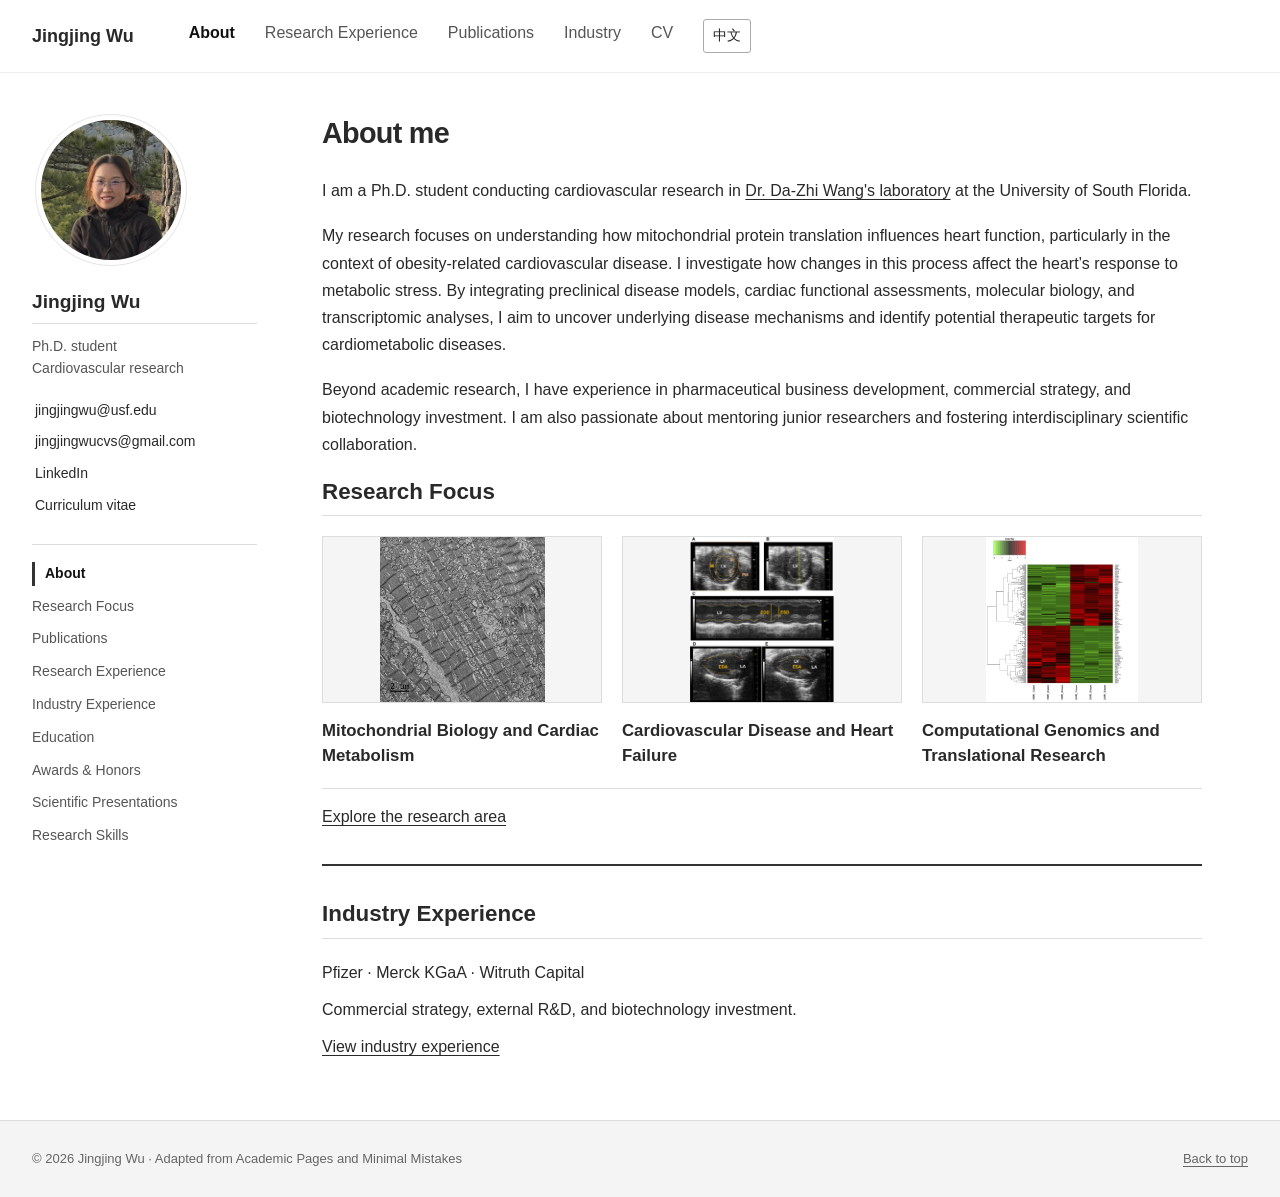
==== index.html @ 76626cd5 "Update mitochondrial protein translation research introduction" ====
<!DOCTYPE html>
<!-- Static adaptation of Academic Pages / Minimal Mistakes. MIT license included. -->
<html lang="en">
<head>
  <meta charset="UTF-8">
  <meta name="viewport" content="width=device-width, initial-scale=1">
  <title>About me | Jingjing Wu</title>
  <meta name="description" content="Jingjing Wu researches molecular and mitochondrial mechanisms of cardiovascular disease at the University of South Florida.">
  <meta name="theme-color" content="#ffffff">
  <meta property="og:title" content="Jingjing Wu | Cardiovascular Research">
  <meta property="og:description" content="Education, current research, publications, and experience of Jingjing Wu, PhD researcher at the University of South Florida.">
  <meta property="og:type" content="website">
  <meta property="og:url" content="https://jingjingwu1998.github.io/">
  <link rel="canonical" href="https://jingjingwu1998.github.io/">
  <link rel="icon" type="image/svg+xml" href="./favicon.svg">
  <link rel="stylesheet" href="./style.css">
  <script type="application/ld+json">{"@context":"https://schema.org","@type":"Person","name":"Jingjing Wu","jobTitle":"Ph.D. Student in Medical Sciences","affiliation":{"@type":"CollegeOrUniversity","name":"University of South Florida"},"sameAs":["https://www.linkedin.com/in/jingjing-wu1998/"],"knowsAbout":["Cardiovascular science","Cardiometabolic disease","Bioengineering"]}</script>
<script src="./translate.js" defer></script></head>
<body id="top"><a class="skip-link" href="#main">Skip to content</a><header class="masthead"><div class="masthead__inner-wrap"><a class="site-title" href="./index.html">Jingjing Wu</a><nav aria-label="Main navigation"><a href="./index.html" aria-current="page">About</a><a href="./experience.html">Research Experience</a><a href="./publications.html">Publications</a><a href="./industry.html">Industry</a><a href="./jingjing wu cv 9.13.2026.pdf" download="jingjing wu cv 9.13.2026.pdf">CV</a><button type="button" id="language-toggle" class="language-toggle" aria-label="切换到简体中文" title="切换到简体中文">中文</button></nav></div></header><div class="page-layout"><aside class="sidebar" aria-label="Author profile"><div class="author__avatar author__photo"><img src="./profile-photo.png" alt="Jingjing Wu" width="1920" decoding="async"></div><h2 class="author__name">Jingjing Wu</h2><p class="author__bio">Ph.D. student<br>Cardiovascular research</p><ul class="author__urls"><li><a href="mailto:jingjingwu@usf.edu">jingjingwu@usf.edu</a></li><li><a href="mailto:jingjingwucvs@gmail.com">jingjingwucvs@gmail.com</a></li><li><a href="https://www.linkedin.com/in/jingjing-wu1998/" target="_blank" rel="noopener noreferrer">LinkedIn</a></li><li><a href="./jingjing wu cv 9.13.2026.pdf" download="jingjing wu cv 9.13.2026.pdf">Curriculum vitae</a></li></ul><nav class="sidebar-nav" aria-label="Profile sections"><a href="./index.html" aria-current="page">About</a><a href="./research.html">Research Focus</a><a href="./publications.html">Publications</a><a href="./experience.html">Research Experience</a><a href="./industry.html">Industry Experience</a><a href="./education.html">Education</a><a href="./honors.html">Awards &amp; Honors</a><a href="./presentations.html">Scientific Presentations</a><a href="./skills.html">Research Skills</a></nav></aside><main id="main" class="page__content"><h1 class="page__title">About me</h1><div class="about-introduction"><p>I am a Ph.D. student conducting cardiovascular research in <a href="https://health.usf.edu/medicine/heart-institute/faculty/dazhiw" target="_blank" rel="noopener noreferrer">Dr. Da-Zhi Wang's laboratory</a> at the University of South Florida.</p><p>My research focuses on understanding how mitochondrial protein translation influences heart function, particularly in the context of obesity-related cardiovascular disease. I investigate how changes in this process affect the heart’s response to metabolic stress. By integrating preclinical disease models, cardiac functional assessments, molecular biology, and transcriptomic analyses, I aim to uncover underlying disease mechanisms and identify potential therapeutic targets for cardiometabolic diseases.</p><p>Beyond academic research, I have experience in pharmaceutical business development, commercial strategy, and biotechnology investment. I am also passionate about mentoring junior researchers and fostering interdisciplinary scientific collaboration.</p></div><section class="home-themes"><h2>Research Focus</h2><div class="research-themes "><article class="research-theme"><figure><img src="./mitochondrial-tem.png" alt="Transmission electron micrograph showing cardiac tissue ultrastructure with mitochondria and a 2 micrometer scale bar." loading="lazy"></figure><div><h3>Mitochondrial Biology and Cardiac Metabolism</h3></div></article><article class="research-theme"><figure><img src="./cardiac-echocardiography.png" alt="Multi-panel echocardiography figure showing left ventricular images and functional measurement annotations." loading="lazy"></figure><div><h3>Cardiovascular Disease and Heart Failure</h3></div></article><article class="research-theme"><figure><img src="./transcriptomic-heatmap.png" alt="Clustered transcriptomic heatmap with gene labels, six sample columns, a dendrogram, and a green-to-red color key." loading="lazy"></figure><div><h3>Computational Genomics and Translational Research</h3></div></article></div><p class="research-overview-link"><a href="./research.html">Explore the research area</a></p></section><section class="industry-highlight"><h2>Industry Experience</h2><p>Pfizer · Merck KGaA · Witruth Capital</p><p>Commercial strategy, external R&amp;D, and biotechnology investment.</p><a href="./industry.html">View industry experience</a></section></main></div><footer class="page__footer"><div>© 2026 Jingjing Wu · Adapted from Academic Pages and Minimal Mistakes<span><a href="#top">Back to top</a></span></div></footer></body></html>
---- style.css ----
/* Academic Pages / Minimal Mistakes layout adaptation. MIT license included. */
:root{font:16px/1.7 -apple-system,BlinkMacSystemFont,'Segoe UI',Arial,sans-serif;color:#292929;background:#fff;color-scheme:light}*{box-sizing:border-box}body{margin:0}h1,h2,h3,h4,p{margin:0}a{color:inherit;text-underline-offset:3px}a:hover{text-decoration:underline}a:focus-visible{outline:2px solid #333;outline-offset:4px}.masthead{border-bottom:1px solid #eee;background:#fff}.masthead__inner-wrap{max-width:1280px;margin:auto;padding:19px 32px;display:flex;align-items:center;gap:55px}.site-title{font-weight:700;font-size:1.125rem;text-decoration:none;white-space:nowrap}.masthead nav{display:flex;gap:30px;flex-wrap:wrap}.masthead nav a{font-size:1rem;text-decoration:none;color:#555}.masthead nav a[aria-current]{font-weight:700;color:#111}.page-layout{max-width:1280px;margin:0 auto;display:grid;grid-template-columns:225px minmax(0,1fr);gap:65px;padding:42px 32px 60px;min-height:78vh}.sidebar{align-self:start;font-size:.875rem}.author__avatar{width:150px;height:150px;border-radius:50%;border:5px solid #fff;outline:1px solid #e5e5e5;background:#eee;display:grid;place-items:center;color:#666;font-size:2.5rem;font-weight:600;margin:0 0 25px 4px}.author__name{font-size:1.2rem;font-weight:700;line-height:1.3;margin-bottom:11px}.author__bio{line-height:1.6;color:#555}.author__urls{list-style:none;padding:0;margin:19px 0 26px}.author__urls li{margin:8px 0;overflow-wrap:anywhere}.author__urls a{text-decoration:none}.sidebar-nav{border-top:1px solid #ddd;padding-top:17px;display:grid;gap:9px}.sidebar-nav a{text-decoration:none;color:#555}.sidebar-nav a[aria-current]{color:#111;font-weight:700;border-left:3px solid #333;padding-left:10px}.page__content{max-width:880px;min-width:0}.page__title{font-size:1.8rem;line-height:1.3;letter-spacing:-.025em;margin-bottom:25px}.page__content section{margin-top:34px}.page__content section:first-of-type{margin-top:0}h2{font-size:1.4rem;line-height:1.4;border-bottom:1px solid #ddd;padding-bottom:8px;margin:0 0 20px}h3,h4{font-size:1rem;line-height:1.6;font-weight:650}section>p{margin-bottom:14px}ul{padding-left:23px;margin:14px 0}li{margin:9px 0;padding-left:3px}.entry{margin:24px 0}.entry-heading{display:flex;justify-content:space-between;gap:22px;align-items:baseline}.entry p{margin-top:3px}.date{font-size:.875rem;color:#666;white-space:nowrap}.detail{font-size:.875rem;color:#666}.description{margin-top:12px!important}.research-entry{margin-bottom:35px}.subheading{font-size:1.15rem;margin:30px 0 20px}.publications{padding-left:24px}.publications li{margin-bottom:26px}.publications h3{font-size:1.1rem}.publications p{margin-top:5px}.publications a{overflow-wrap:anywhere}.page__footer{background:#f4f4f4;border-top:1px solid #ddd;color:#666;font-size:.8125rem;padding:27px 32px}.page__footer>div{max-width:1216px;margin:auto}.page__footer span{float:right}.skip-link{position:absolute;top:-80px;left:15px;background:white;padding:8px;z-index:30}.skip-link:focus{top:5px}
@media(max-width:900px){.masthead__inner-wrap{gap:30px;padding:17px 24px}.masthead nav{gap:18px}.page-layout{grid-template-columns:190px minmax(0,1fr);gap:35px;padding:34px 24px 45px}.author__avatar{width:125px;height:125px}.entry-heading{display:block}}
@media(max-width:650px){.masthead__inner-wrap{display:block;padding:16px 22px}.masthead nav{margin-top:12px;gap:10px 20px}.masthead nav a{font-size:.875rem}.page-layout{display:block;padding:28px 22px 40px}.sidebar{margin-bottom:32px;border-bottom:1px solid #ddd;padding-bottom:20px}.author__avatar{display:none}.author__bio{max-width:400px}.author__urls{display:flex;flex-wrap:wrap;gap:4px 18px;margin:12px 0}.author__urls li{margin:0}.sidebar-nav{display:flex;flex-wrap:wrap;gap:8px 18px;padding-top:14px;margin-top:15px}.sidebar-nav a[aria-current]{border:0;padding:0;text-decoration:underline}.page__title{font-size:1.65rem}.page__footer span{float:none;display:block;margin-top:7px}.page__footer{padding:22px}.date{white-space:normal}}
@media print{.masthead,.sidebar,.page__footer,.skip-link{display:none}.page-layout{display:block;padding:0}.page__content{max-width:none}:root{font-size:10pt}.research-entry{break-inside:auto}.research-entry li{break-inside:avoid}h2,h3,h4{break-after:avoid}}

.about-introduction p{margin-bottom:18px}.page-intro{margin-bottom:28px}.research-themes{display:grid;grid-template-columns:repeat(3,minmax(0,1fr));gap:20px}.research-theme{min-width:0}.research-theme figure{margin:0 0 16px;background:#f5f5f5;border:1px solid #ddd}.research-theme img{display:block;width:100%;height:165px;object-fit:contain}.research-theme h3{font-size:1.05rem;line-height:1.45;margin-bottom:10px}.research-theme p{font-size:1rem;line-height:1.65}.research-theme .subtle-link{display:inline-block;font-size:.875rem;margin-top:12px}.research-themes-full{display:block}.research-themes-full .research-theme{display:grid;grid-template-columns:240px minmax(0,1fr);gap:25px;margin:30px 0 40px}.research-themes-full img{height:230px}.research-themes-full h2{font-size:1.25rem}.research-theme figcaption{font-size:.875rem;line-height:1.5;color:#555;padding:10px 12px;background:white}.figure-note{font-size:.875rem;color:#666}.industry-highlight{border-top:2px solid #333;padding-top:22px}.industry-highlight p{margin-bottom:10px}.publication-entry{padding:0 0 25px;margin:0 0 27px;border-bottom:1px solid #ddd}.publication-entry h3{font-size:1.15rem;margin:8px 0 12px;line-height:1.5}.publication-entry p{margin:8px 0}.publication-kind{font-size:.875rem;color:#555}.author-badge{display:inline-block;border:1px solid #333;padding:2px 8px;margin-left:10px;font-size:.8125rem;font-weight:700;color:#111}.publication-authors{line-height:1.7}.publication-entry details{margin:10px 0;font-size:.875rem}.publication-entry summary{cursor:pointer;text-decoration:underline}.page__content>section>h2:first-child{margin-top:10px}@media(max-width:1050px){.research-themes{grid-template-columns:1fr}.research-theme{display:grid;grid-template-columns:180px minmax(0,1fr);gap:20px}.research-theme img{height:170px}.research-themes-full .research-theme{grid-template-columns:190px minmax(0,1fr)}}@media(max-width:750px){.research-theme,.research-themes-full .research-theme{display:block}.research-theme img,.research-themes-full img{height:230px}.research-theme{margin-bottom:22px}.research-theme h2{margin-top:18px}.author-badge{margin-left:7px}}

.sr-only{position:absolute;width:1px;height:1px;padding:0;margin:-1px;overflow:hidden;clip:rect(0,0,0,0);white-space:nowrap;border:0}

.author__photo{position:relative;overflow:hidden;padding:0}.author__photo img{position:absolute;width:300%;height:auto;max-width:none;left:50%;top:50%;transform:translate(-49%,-58%)}@media(max-width:650px){.author__photo{display:block;width:110px;height:110px;margin-bottom:20px}}

.research-overview-link{margin-top:20px;padding-top:14px;border-top:1px solid #ddd}.home-themes .research-theme h3{margin-bottom:0}


.language-toggle{font:inherit;font-size:.875rem;color:#222;background:#fff;border:1px solid #aaa;border-radius:3px;padding:4px 9px;cursor:pointer;white-space:nowrap}.language-toggle:hover{background:#eee}.language-toggle:focus-visible{outline:2px solid #222;outline-offset:3px}.masthead nav{flex-wrap:wrap}html[lang="zh-Hans"] body{font-family:Arial,"Microsoft YaHei","PingFang SC",sans-serif}
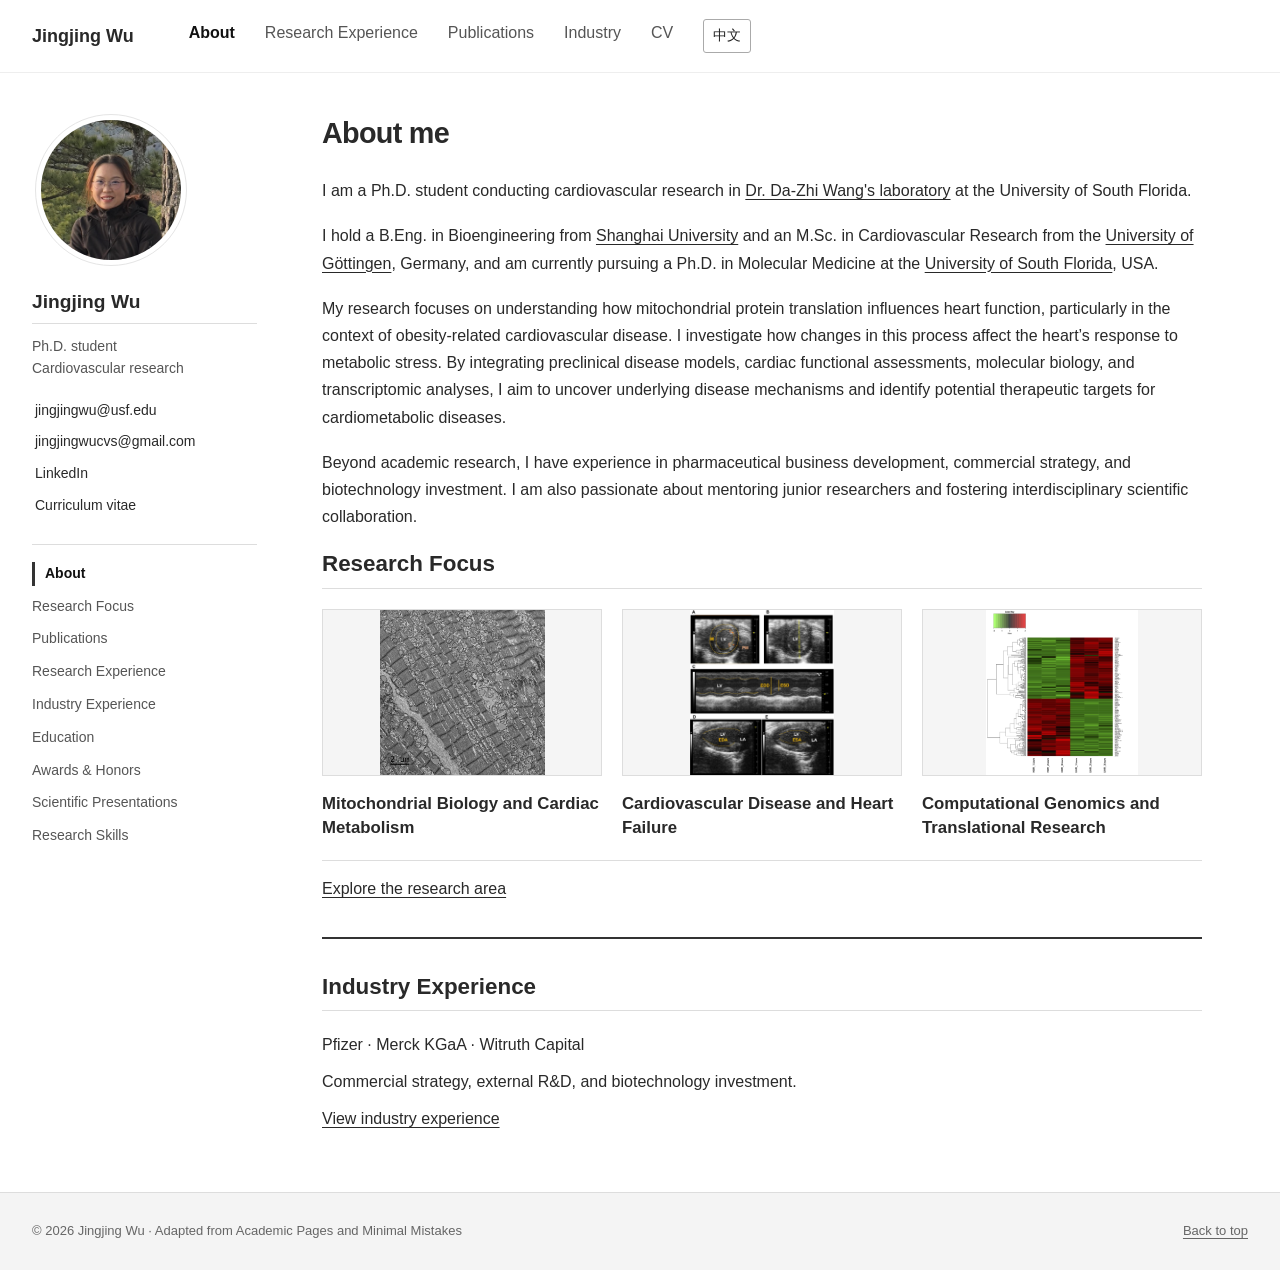
==== commit 59cf6364: "Add education background and university links to About Me" ====
--- a/index.html
+++ b/index.html
@@ -16,4 +16,4 @@
   <link rel="stylesheet" href="./style.css">
   <script type="application/ld+json">{"@context":"https://schema.org","@type":"Person","name":"Jingjing Wu","jobTitle":"Ph.D. Student in Medical Sciences","affiliation":{"@type":"CollegeOrUniversity","name":"University of South Florida"},"sameAs":["https://www.linkedin.com/in/jingjing-wu1998/"],"knowsAbout":["Cardiovascular science","Cardiometabolic disease","Bioengineering"]}</script>
 <script src="./translate.js" defer></script></head>
-<body id="top"><a class="skip-link" href="#main">Skip to content</a><header class="masthead"><div class="masthead__inner-wrap"><a class="site-title" href="./index.html">Jingjing Wu</a><nav aria-label="Main navigation"><a href="./index.html" aria-current="page">About</a><a href="./experience.html">Research Experience</a><a href="./publications.html">Publications</a><a href="./industry.html">Industry</a><a href="./jingjing wu cv 9.13.2026.pdf" download="jingjing wu cv 9.13.2026.pdf">CV</a><button type="button" id="language-toggle" class="language-toggle" aria-label="切换到简体中文" title="切换到简体中文">中文</button></nav></div></header><div class="page-layout"><aside class="sidebar" aria-label="Author profile"><div class="author__avatar author__photo"><img src="./profile-photo.png" alt="Jingjing Wu" width="1920" decoding="async"></div><h2 class="author__name">Jingjing Wu</h2><p class="author__bio">Ph.D. student<br>Cardiovascular research</p><ul class="author__urls"><li><a href="mailto:jingjingwu@usf.edu">jingjingwu@usf.edu</a></li><li><a href="mailto:jingjingwucvs@gmail.com">jingjingwucvs@gmail.com</a></li><li><a href="https://www.linkedin.com/in/jingjing-wu1998/" target="_blank" rel="noopener noreferrer">LinkedIn</a></li><li><a href="./jingjing wu cv 9.13.2026.pdf" download="jingjing wu cv 9.13.2026.pdf">Curriculum vitae</a></li></ul><nav class="sidebar-nav" aria-label="Profile sections"><a href="./index.html" aria-current="page">About</a><a href="./research.html">Research Focus</a><a href="./publications.html">Publications</a><a href="./experience.html">Research Experience</a><a href="./industry.html">Industry Experience</a><a href="./education.html">Education</a><a href="./honors.html">Awards &amp; Honors</a><a href="./presentations.html">Scientific Presentations</a><a href="./skills.html">Research Skills</a></nav></aside><main id="main" class="page__content"><h1 class="page__title">About me</h1><div class="about-introduction"><p>I am a Ph.D. student conducting cardiovascular research in <a href="https://health.usf.edu/medicine/heart-institute/faculty/dazhiw" target="_blank" rel="noopener noreferrer">Dr. Da-Zhi Wang's laboratory</a> at the University of South Florida.</p><p>My research focuses on understanding how mitochondrial protein translation influences heart function, particularly in the context of obesity-related cardiovascular disease. I investigate how changes in this process affect the heart’s response to metabolic stress. By integrating preclinical disease models, cardiac functional assessments, molecular biology, and transcriptomic analyses, I aim to uncover underlying disease mechanisms and identify potential therapeutic targets for cardiometabolic diseases.</p><p>Beyond academic research, I have experience in pharmaceutical business development, commercial strategy, and biotechnology investment. I am also passionate about mentoring junior researchers and fostering interdisciplinary scientific collaboration.</p></div><section class="home-themes"><h2>Research Focus</h2><div class="research-themes "><article class="research-theme"><figure><img src="./mitochondrial-tem.png" alt="Transmission electron micrograph showing cardiac tissue ultrastructure with mitochondria and a 2 micrometer scale bar." loading="lazy"></figure><div><h3>Mitochondrial Biology and Cardiac Metabolism</h3></div></article><article class="research-theme"><figure><img src="./cardiac-echocardiography.png" alt="Multi-panel echocardiography figure showing left ventricular images and functional measurement annotations." loading="lazy"></figure><div><h3>Cardiovascular Disease and Heart Failure</h3></div></article><article class="research-theme"><figure><img src="./transcriptomic-heatmap.png" alt="Clustered transcriptomic heatmap with gene labels, six sample columns, a dendrogram, and a green-to-red color key." loading="lazy"></figure><div><h3>Computational Genomics and Translational Research</h3></div></article></div><p class="research-overview-link"><a href="./research.html">Explore the research area</a></p></section><section class="industry-highlight"><h2>Industry Experience</h2><p>Pfizer · Merck KGaA · Witruth Capital</p><p>Commercial strategy, external R&amp;D, and biotechnology investment.</p><a href="./industry.html">View industry experience</a></section></main></div><footer class="page__footer"><div>© 2026 Jingjing Wu · Adapted from Academic Pages and Minimal Mistakes<span><a href="#top">Back to top</a></span></div></footer></body></html>
+<body id="top"><a class="skip-link" href="#main">Skip to content</a><header class="masthead"><div class="masthead__inner-wrap"><a class="site-title" href="./index.html">Jingjing Wu</a><nav aria-label="Main navigation"><a href="./index.html" aria-current="page">About</a><a href="./experience.html">Research Experience</a><a href="./publications.html">Publications</a><a href="./industry.html">Industry</a><a href="./jingjing wu cv 9.13.2026.pdf" download="jingjing wu cv 9.13.2026.pdf">CV</a><button type="button" id="language-toggle" class="language-toggle" aria-label="切换到简体中文" title="切换到简体中文">中文</button></nav></div></header><div class="page-layout"><aside class="sidebar" aria-label="Author profile"><div class="author__avatar author__photo"><img src="./profile-photo.png" alt="Jingjing Wu" width="1920" decoding="async"></div><h2 class="author__name">Jingjing Wu</h2><p class="author__bio">Ph.D. student<br>Cardiovascular research</p><ul class="author__urls"><li><a href="mailto:jingjingwu@usf.edu">jingjingwu@usf.edu</a></li><li><a href="mailto:jingjingwucvs@gmail.com">jingjingwucvs@gmail.com</a></li><li><a href="https://www.linkedin.com/in/jingjing-wu1998/" target="_blank" rel="noopener noreferrer">LinkedIn</a></li><li><a href="./jingjing wu cv 9.13.2026.pdf" download="jingjing wu cv 9.13.2026.pdf">Curriculum vitae</a></li></ul><nav class="sidebar-nav" aria-label="Profile sections"><a href="./index.html" aria-current="page">About</a><a href="./research.html">Research Focus</a><a href="./publications.html">Publications</a><a href="./experience.html">Research Experience</a><a href="./industry.html">Industry Experience</a><a href="./education.html">Education</a><a href="./honors.html">Awards &amp; Honors</a><a href="./presentations.html">Scientific Presentations</a><a href="./skills.html">Research Skills</a></nav></aside><main id="main" class="page__content"><h1 class="page__title">About me</h1><div class="about-introduction"><p>I am a Ph.D. student conducting cardiovascular research in <a href="https://health.usf.edu/medicine/heart-institute/faculty/dazhiw" target="_blank" rel="noopener noreferrer">Dr. Da-Zhi Wang's laboratory</a> at the University of South Florida.</p><p class="education-background">I hold a B.Eng. in Bioengineering from <a href="https://en.shu.edu.cn/" target="_blank" rel="noopener noreferrer">Shanghai University</a> and an M.Sc. in Cardiovascular Research from the <a href="https://www.uni-goettingen.de/en/1.html" target="_blank" rel="noopener noreferrer">University of Göttingen</a>, Germany, and am currently pursuing a Ph.D. in Molecular Medicine at the <a href="https://www.usf.edu/" target="_blank" rel="noopener noreferrer">University of South Florida</a>, USA.</p><p>My research focuses on understanding how mitochondrial protein translation influences heart function, particularly in the context of obesity-related cardiovascular disease. I investigate how changes in this process affect the heart’s response to metabolic stress. By integrating preclinical disease models, cardiac functional assessments, molecular biology, and transcriptomic analyses, I aim to uncover underlying disease mechanisms and identify potential therapeutic targets for cardiometabolic diseases.</p><p>Beyond academic research, I have experience in pharmaceutical business development, commercial strategy, and biotechnology investment. I am also passionate about mentoring junior researchers and fostering interdisciplinary scientific collaboration.</p></div><section class="home-themes"><h2>Research Focus</h2><div class="research-themes "><article class="research-theme"><figure><img src="./mitochondrial-tem.png" alt="Transmission electron micrograph showing cardiac tissue ultrastructure with mitochondria and a 2 micrometer scale bar." loading="lazy"></figure><div><h3>Mitochondrial Biology and Cardiac Metabolism</h3></div></article><article class="research-theme"><figure><img src="./cardiac-echocardiography.png" alt="Multi-panel echocardiography figure showing left ventricular images and functional measurement annotations." loading="lazy"></figure><div><h3>Cardiovascular Disease and Heart Failure</h3></div></article><article class="research-theme"><figure><img src="./transcriptomic-heatmap.png" alt="Clustered transcriptomic heatmap with gene labels, six sample columns, a dendrogram, and a green-to-red color key." loading="lazy"></figure><div><h3>Computational Genomics and Translational Research</h3></div></article></div><p class="research-overview-link"><a href="./research.html">Explore the research area</a></p></section><section class="industry-highlight"><h2>Industry Experience</h2><p>Pfizer · Merck KGaA · Witruth Capital</p><p>Commercial strategy, external R&amp;D, and biotechnology investment.</p><a href="./industry.html">View industry experience</a></section></main></div><footer class="page__footer"><div>© 2026 Jingjing Wu · Adapted from Academic Pages and Minimal Mistakes<span><a href="#top">Back to top</a></span></div></footer></body></html>
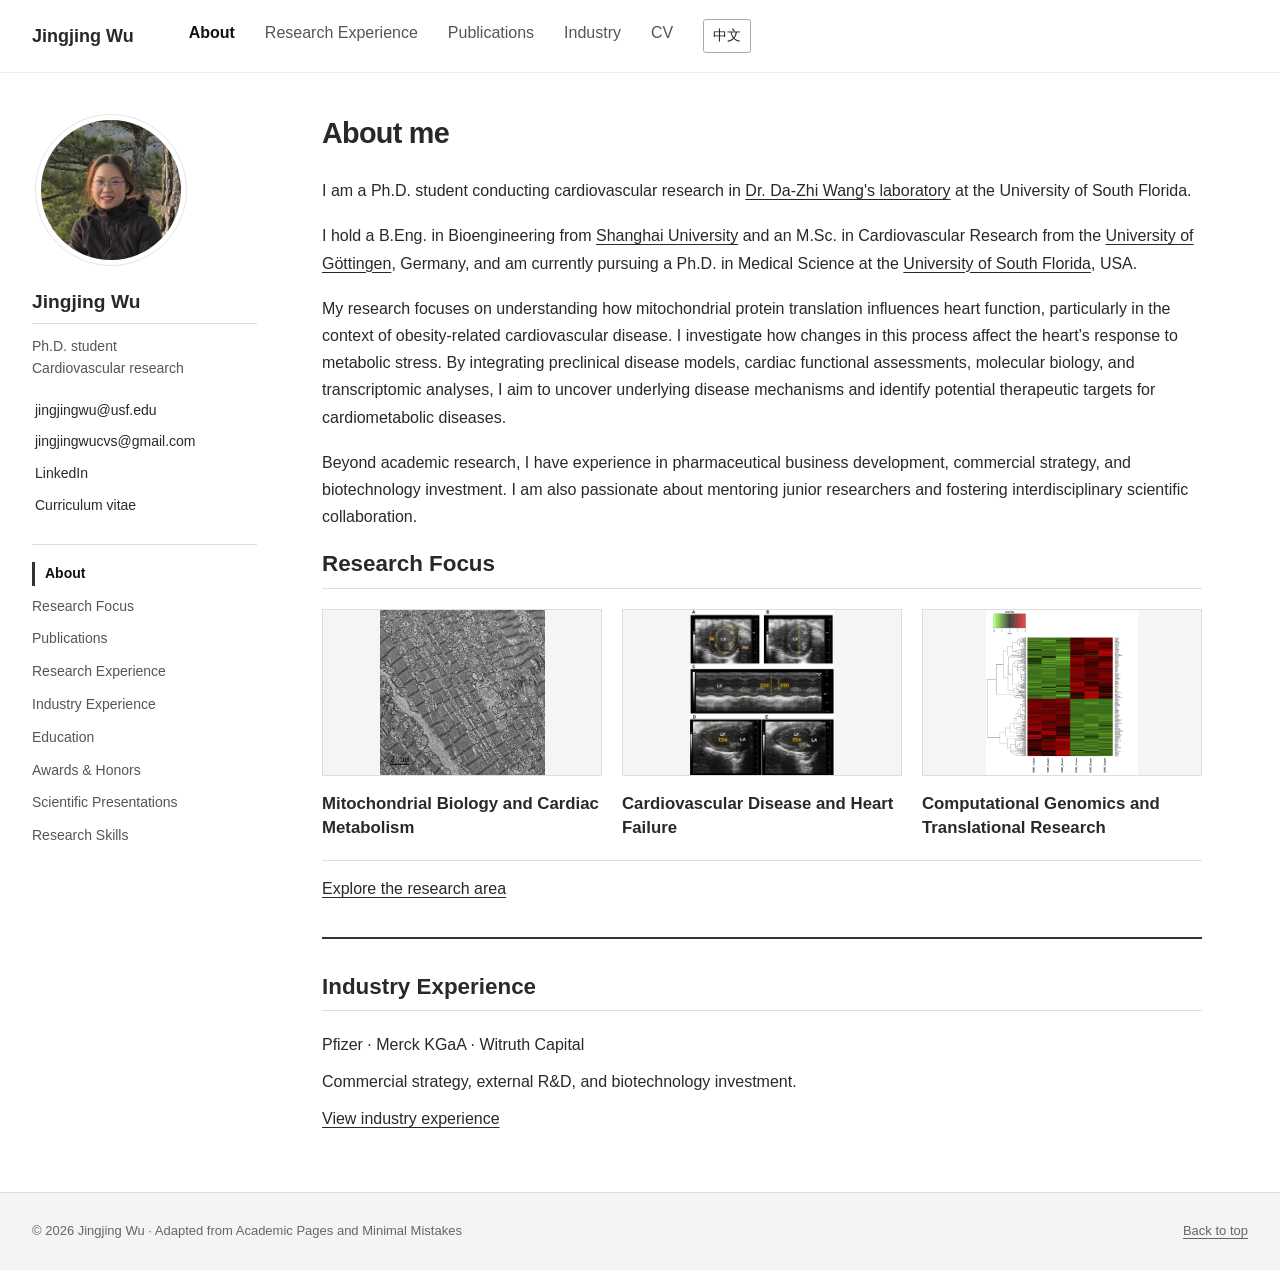
==== commit fc3bc5d1: "Correct About Me Ph.D. degree to Medical Science" ====
--- a/index.html
+++ b/index.html
@@ -15,5 +15,5 @@
   <link rel="icon" type="image/svg+xml" href="./favicon.svg">
   <link rel="stylesheet" href="./style.css">
   <script type="application/ld+json">{"@context":"https://schema.org","@type":"Person","name":"Jingjing Wu","jobTitle":"Ph.D. Student in Medical Sciences","affiliation":{"@type":"CollegeOrUniversity","name":"University of South Florida"},"sameAs":["https://www.linkedin.com/in/jingjing-wu1998/"],"knowsAbout":["Cardiovascular science","Cardiometabolic disease","Bioengineering"]}</script>
-<script src="./translate.js" defer></script></head>
-<body id="top"><a class="skip-link" href="#main">Skip to content</a><header class="masthead"><div class="masthead__inner-wrap"><a class="site-title" href="./index.html">Jingjing Wu</a><nav aria-label="Main navigation"><a href="./index.html" aria-current="page">About</a><a href="./experience.html">Research Experience</a><a href="./publications.html">Publications</a><a href="./industry.html">Industry</a><a href="./jingjing wu cv 9.13.2026.pdf" download="jingjing wu cv 9.13.2026.pdf">CV</a><button type="button" id="language-toggle" class="language-toggle" aria-label="切换到简体中文" title="切换到简体中文">中文</button></nav></div></header><div class="page-layout"><aside class="sidebar" aria-label="Author profile"><div class="author__avatar author__photo"><img src="./profile-photo.png" alt="Jingjing Wu" width="1920" decoding="async"></div><h2 class="author__name">Jingjing Wu</h2><p class="author__bio">Ph.D. student<br>Cardiovascular research</p><ul class="author__urls"><li><a href="mailto:jingjingwu@usf.edu">jingjingwu@usf.edu</a></li><li><a href="mailto:jingjingwucvs@gmail.com">jingjingwucvs@gmail.com</a></li><li><a href="https://www.linkedin.com/in/jingjing-wu1998/" target="_blank" rel="noopener noreferrer">LinkedIn</a></li><li><a href="./jingjing wu cv 9.13.2026.pdf" download="jingjing wu cv 9.13.2026.pdf">Curriculum vitae</a></li></ul><nav class="sidebar-nav" aria-label="Profile sections"><a href="./index.html" aria-current="page">About</a><a href="./research.html">Research Focus</a><a href="./publications.html">Publications</a><a href="./experience.html">Research Experience</a><a href="./industry.html">Industry Experience</a><a href="./education.html">Education</a><a href="./honors.html">Awards &amp; Honors</a><a href="./presentations.html">Scientific Presentations</a><a href="./skills.html">Research Skills</a></nav></aside><main id="main" class="page__content"><h1 class="page__title">About me</h1><div class="about-introduction"><p>I am a Ph.D. student conducting cardiovascular research in <a href="https://health.usf.edu/medicine/heart-institute/faculty/dazhiw" target="_blank" rel="noopener noreferrer">Dr. Da-Zhi Wang's laboratory</a> at the University of South Florida.</p><p class="education-background">I hold a B.Eng. in Bioengineering from <a href="https://en.shu.edu.cn/" target="_blank" rel="noopener noreferrer">Shanghai University</a> and an M.Sc. in Cardiovascular Research from the <a href="https://www.uni-goettingen.de/en/1.html" target="_blank" rel="noopener noreferrer">University of Göttingen</a>, Germany, and am currently pursuing a Ph.D. in Molecular Medicine at the <a href="https://www.usf.edu/" target="_blank" rel="noopener noreferrer">University of South Florida</a>, USA.</p><p>My research focuses on understanding how mitochondrial protein translation influences heart function, particularly in the context of obesity-related cardiovascular disease. I investigate how changes in this process affect the heart’s response to metabolic stress. By integrating preclinical disease models, cardiac functional assessments, molecular biology, and transcriptomic analyses, I aim to uncover underlying disease mechanisms and identify potential therapeutic targets for cardiometabolic diseases.</p><p>Beyond academic research, I have experience in pharmaceutical business development, commercial strategy, and biotechnology investment. I am also passionate about mentoring junior researchers and fostering interdisciplinary scientific collaboration.</p></div><section class="home-themes"><h2>Research Focus</h2><div class="research-themes "><article class="research-theme"><figure><img src="./mitochondrial-tem.png" alt="Transmission electron micrograph showing cardiac tissue ultrastructure with mitochondria and a 2 micrometer scale bar." loading="lazy"></figure><div><h3>Mitochondrial Biology and Cardiac Metabolism</h3></div></article><article class="research-theme"><figure><img src="./cardiac-echocardiography.png" alt="Multi-panel echocardiography figure showing left ventricular images and functional measurement annotations." loading="lazy"></figure><div><h3>Cardiovascular Disease and Heart Failure</h3></div></article><article class="research-theme"><figure><img src="./transcriptomic-heatmap.png" alt="Clustered transcriptomic heatmap with gene labels, six sample columns, a dendrogram, and a green-to-red color key." loading="lazy"></figure><div><h3>Computational Genomics and Translational Research</h3></div></article></div><p class="research-overview-link"><a href="./research.html">Explore the research area</a></p></section><section class="industry-highlight"><h2>Industry Experience</h2><p>Pfizer · Merck KGaA · Witruth Capital</p><p>Commercial strategy, external R&amp;D, and biotechnology investment.</p><a href="./industry.html">View industry experience</a></section></main></div><footer class="page__footer"><div>© 2026 Jingjing Wu · Adapted from Academic Pages and Minimal Mistakes<span><a href="#top">Back to top</a></span></div></footer></body></html>
+<script src="./translate.js?v=7a3b7ea5d382" defer></script></head>
+<body id="top"><a class="skip-link" href="#main">Skip to content</a><header class="masthead"><div class="masthead__inner-wrap"><a class="site-title" href="./index.html">Jingjing Wu</a><nav aria-label="Main navigation"><a href="./index.html" aria-current="page">About</a><a href="./experience.html">Research Experience</a><a href="./publications.html">Publications</a><a href="./industry.html">Industry</a><a href="./jingjing wu cv 9.13.2026.pdf" download="jingjing wu cv 9.13.2026.pdf">CV</a><button type="button" id="language-toggle" class="language-toggle" aria-label="切换到简体中文" title="切换到简体中文">中文</button></nav></div></header><div class="page-layout"><aside class="sidebar" aria-label="Author profile"><div class="author__avatar author__photo"><img src="./profile-photo.png" alt="Jingjing Wu" width="1920" decoding="async"></div><h2 class="author__name">Jingjing Wu</h2><p class="author__bio">Ph.D. student<br>Cardiovascular research</p><ul class="author__urls"><li><a href="mailto:jingjingwu@usf.edu">jingjingwu@usf.edu</a></li><li><a href="mailto:jingjingwucvs@gmail.com">jingjingwucvs@gmail.com</a></li><li><a href="https://www.linkedin.com/in/jingjing-wu1998/" target="_blank" rel="noopener noreferrer">LinkedIn</a></li><li><a href="./jingjing wu cv 9.13.2026.pdf" download="jingjing wu cv 9.13.2026.pdf">Curriculum vitae</a></li></ul><nav class="sidebar-nav" aria-label="Profile sections"><a href="./index.html" aria-current="page">About</a><a href="./research.html">Research Focus</a><a href="./publications.html">Publications</a><a href="./experience.html">Research Experience</a><a href="./industry.html">Industry Experience</a><a href="./education.html">Education</a><a href="./honors.html">Awards &amp; Honors</a><a href="./presentations.html">Scientific Presentations</a><a href="./skills.html">Research Skills</a></nav></aside><main id="main" class="page__content"><h1 class="page__title">About me</h1><div class="about-introduction"><p>I am a Ph.D. student conducting cardiovascular research in <a href="https://health.usf.edu/medicine/heart-institute/faculty/dazhiw" target="_blank" rel="noopener noreferrer">Dr. Da-Zhi Wang's laboratory</a> at the University of South Florida.</p><p class="education-background">I hold a B.Eng. in Bioengineering from <a href="https://en.shu.edu.cn/" target="_blank" rel="noopener noreferrer">Shanghai University</a> and an M.Sc. in Cardiovascular Research from the <a href="https://www.uni-goettingen.de/en/1.html" target="_blank" rel="noopener noreferrer">University of Göttingen</a>, Germany, and am currently pursuing a Ph.D. in Medical Science at the <a href="https://www.usf.edu/" target="_blank" rel="noopener noreferrer">University of South Florida</a>, USA.</p><p>My research focuses on understanding how mitochondrial protein translation influences heart function, particularly in the context of obesity-related cardiovascular disease. I investigate how changes in this process affect the heart’s response to metabolic stress. By integrating preclinical disease models, cardiac functional assessments, molecular biology, and transcriptomic analyses, I aim to uncover underlying disease mechanisms and identify potential therapeutic targets for cardiometabolic diseases.</p><p>Beyond academic research, I have experience in pharmaceutical business development, commercial strategy, and biotechnology investment. I am also passionate about mentoring junior researchers and fostering interdisciplinary scientific collaboration.</p></div><section class="home-themes"><h2>Research Focus</h2><div class="research-themes "><article class="research-theme"><figure><img src="./mitochondrial-tem.png" alt="Transmission electron micrograph showing cardiac tissue ultrastructure with mitochondria and a 2 micrometer scale bar." loading="lazy"></figure><div><h3>Mitochondrial Biology and Cardiac Metabolism</h3></div></article><article class="research-theme"><figure><img src="./cardiac-echocardiography.png" alt="Multi-panel echocardiography figure showing left ventricular images and functional measurement annotations." loading="lazy"></figure><div><h3>Cardiovascular Disease and Heart Failure</h3></div></article><article class="research-theme"><figure><img src="./transcriptomic-heatmap.png" alt="Clustered transcriptomic heatmap with gene labels, six sample columns, a dendrogram, and a green-to-red color key." loading="lazy"></figure><div><h3>Computational Genomics and Translational Research</h3></div></article></div><p class="research-overview-link"><a href="./research.html">Explore the research area</a></p></section><section class="industry-highlight"><h2>Industry Experience</h2><p>Pfizer · Merck KGaA · Witruth Capital</p><p>Commercial strategy, external R&amp;D, and biotechnology investment.</p><a href="./industry.html">View industry experience</a></section></main></div><footer class="page__footer"><div>© 2026 Jingjing Wu · Adapted from Academic Pages and Minimal Mistakes<span><a href="#top">Back to top</a></span></div></footer></body></html>
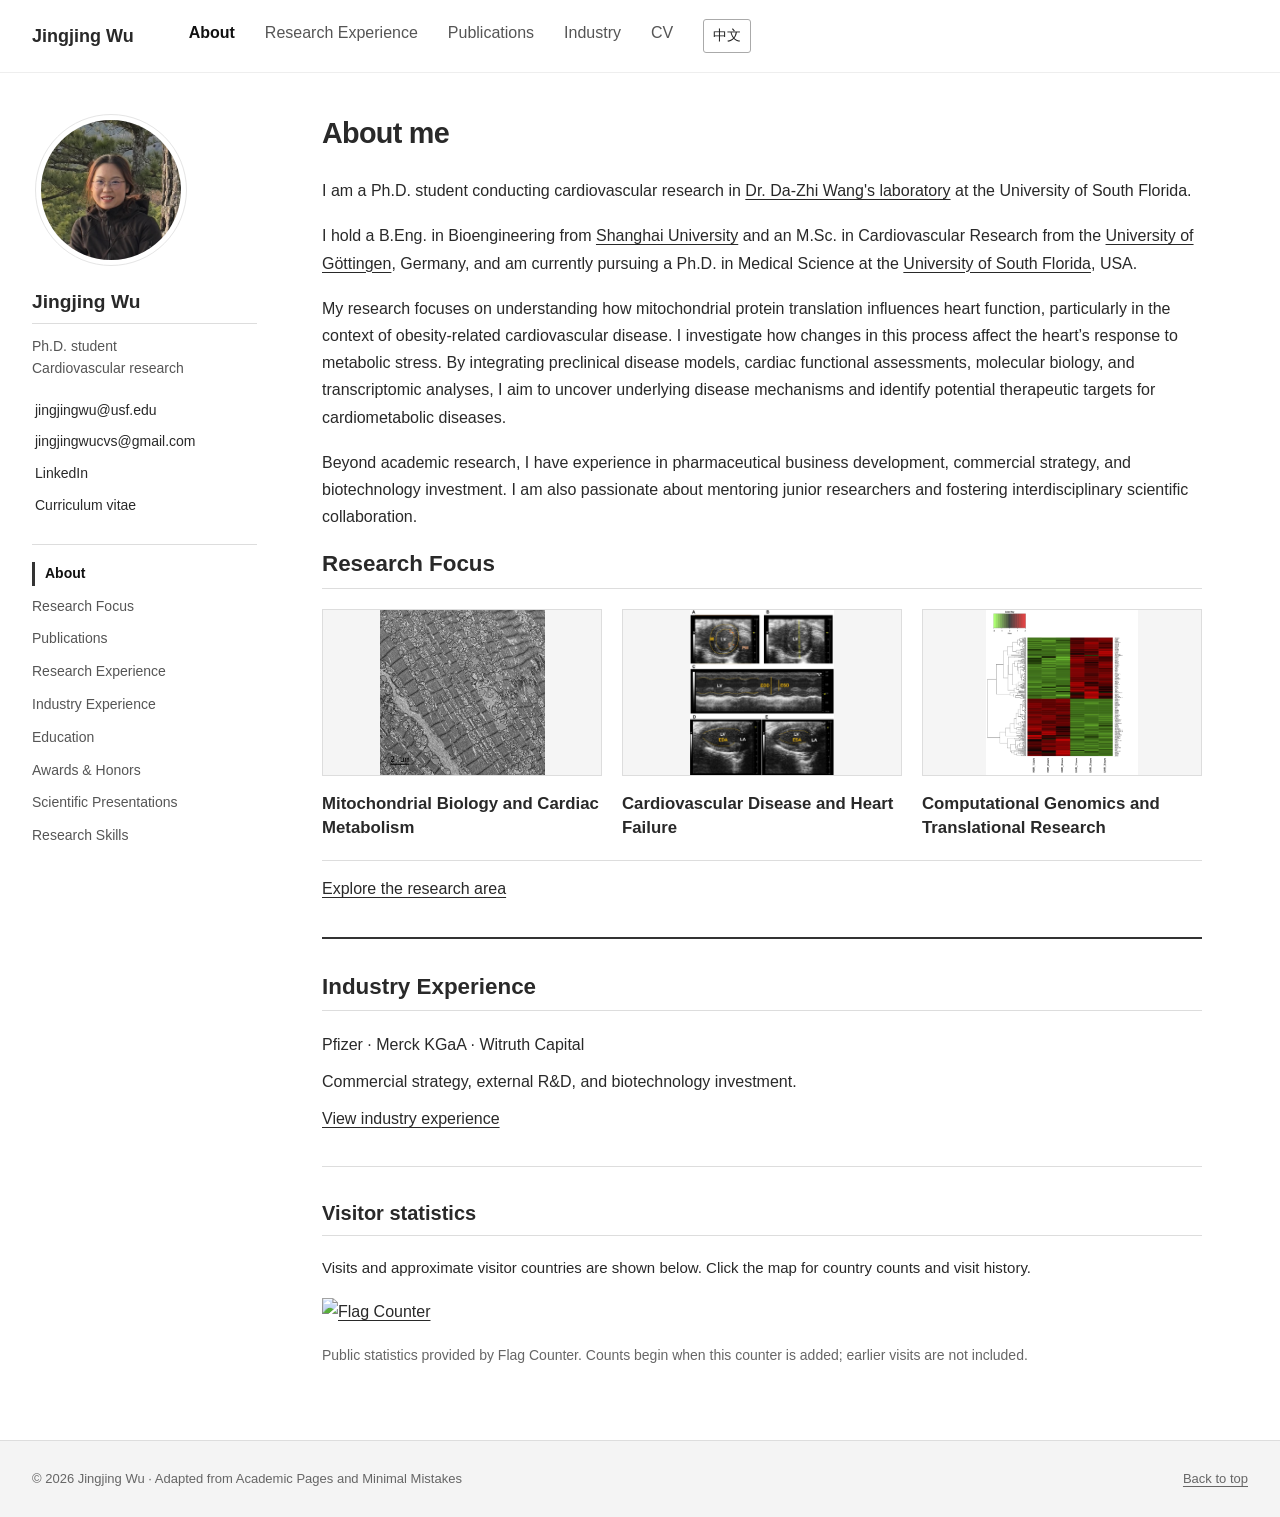
==== commit 1103b55c: "Add public visitor counter and country map" ====
--- a/index.html
+++ b/index.html
@@ -15,5 +15,5 @@
   <link rel="icon" type="image/svg+xml" href="./favicon.svg">
   <link rel="stylesheet" href="./style.css">
   <script type="application/ld+json">{"@context":"https://schema.org","@type":"Person","name":"Jingjing Wu","jobTitle":"Ph.D. Student in Medical Sciences","affiliation":{"@type":"CollegeOrUniversity","name":"University of South Florida"},"sameAs":["https://www.linkedin.com/in/jingjing-wu1998/"],"knowsAbout":["Cardiovascular science","Cardiometabolic disease","Bioengineering"]}</script>
-<script src="./translate.js?v=7a3b7ea5d382" defer></script></head>
-<body id="top"><a class="skip-link" href="#main">Skip to content</a><header class="masthead"><div class="masthead__inner-wrap"><a class="site-title" href="./index.html">Jingjing Wu</a><nav aria-label="Main navigation"><a href="./index.html" aria-current="page">About</a><a href="./experience.html">Research Experience</a><a href="./publications.html">Publications</a><a href="./industry.html">Industry</a><a href="./jingjing wu cv 9.13.2026.pdf" download="jingjing wu cv 9.13.2026.pdf">CV</a><button type="button" id="language-toggle" class="language-toggle" aria-label="切换到简体中文" title="切换到简体中文">中文</button></nav></div></header><div class="page-layout"><aside class="sidebar" aria-label="Author profile"><div class="author__avatar author__photo"><img src="./profile-photo.png" alt="Jingjing Wu" width="1920" decoding="async"></div><h2 class="author__name">Jingjing Wu</h2><p class="author__bio">Ph.D. student<br>Cardiovascular research</p><ul class="author__urls"><li><a href="mailto:jingjingwu@usf.edu">jingjingwu@usf.edu</a></li><li><a href="mailto:jingjingwucvs@gmail.com">jingjingwucvs@gmail.com</a></li><li><a href="https://www.linkedin.com/in/jingjing-wu1998/" target="_blank" rel="noopener noreferrer">LinkedIn</a></li><li><a href="./jingjing wu cv 9.13.2026.pdf" download="jingjing wu cv 9.13.2026.pdf">Curriculum vitae</a></li></ul><nav class="sidebar-nav" aria-label="Profile sections"><a href="./index.html" aria-current="page">About</a><a href="./research.html">Research Focus</a><a href="./publications.html">Publications</a><a href="./experience.html">Research Experience</a><a href="./industry.html">Industry Experience</a><a href="./education.html">Education</a><a href="./honors.html">Awards &amp; Honors</a><a href="./presentations.html">Scientific Presentations</a><a href="./skills.html">Research Skills</a></nav></aside><main id="main" class="page__content"><h1 class="page__title">About me</h1><div class="about-introduction"><p>I am a Ph.D. student conducting cardiovascular research in <a href="https://health.usf.edu/medicine/heart-institute/faculty/dazhiw" target="_blank" rel="noopener noreferrer">Dr. Da-Zhi Wang's laboratory</a> at the University of South Florida.</p><p class="education-background">I hold a B.Eng. in Bioengineering from <a href="https://en.shu.edu.cn/" target="_blank" rel="noopener noreferrer">Shanghai University</a> and an M.Sc. in Cardiovascular Research from the <a href="https://www.uni-goettingen.de/en/1.html" target="_blank" rel="noopener noreferrer">University of Göttingen</a>, Germany, and am currently pursuing a Ph.D. in Medical Science at the <a href="https://www.usf.edu/" target="_blank" rel="noopener noreferrer">University of South Florida</a>, USA.</p><p>My research focuses on understanding how mitochondrial protein translation influences heart function, particularly in the context of obesity-related cardiovascular disease. I investigate how changes in this process affect the heart’s response to metabolic stress. By integrating preclinical disease models, cardiac functional assessments, molecular biology, and transcriptomic analyses, I aim to uncover underlying disease mechanisms and identify potential therapeutic targets for cardiometabolic diseases.</p><p>Beyond academic research, I have experience in pharmaceutical business development, commercial strategy, and biotechnology investment. I am also passionate about mentoring junior researchers and fostering interdisciplinary scientific collaboration.</p></div><section class="home-themes"><h2>Research Focus</h2><div class="research-themes "><article class="research-theme"><figure><img src="./mitochondrial-tem.png" alt="Transmission electron micrograph showing cardiac tissue ultrastructure with mitochondria and a 2 micrometer scale bar." loading="lazy"></figure><div><h3>Mitochondrial Biology and Cardiac Metabolism</h3></div></article><article class="research-theme"><figure><img src="./cardiac-echocardiography.png" alt="Multi-panel echocardiography figure showing left ventricular images and functional measurement annotations." loading="lazy"></figure><div><h3>Cardiovascular Disease and Heart Failure</h3></div></article><article class="research-theme"><figure><img src="./transcriptomic-heatmap.png" alt="Clustered transcriptomic heatmap with gene labels, six sample columns, a dendrogram, and a green-to-red color key." loading="lazy"></figure><div><h3>Computational Genomics and Translational Research</h3></div></article></div><p class="research-overview-link"><a href="./research.html">Explore the research area</a></p></section><section class="industry-highlight"><h2>Industry Experience</h2><p>Pfizer · Merck KGaA · Witruth Capital</p><p>Commercial strategy, external R&amp;D, and biotechnology investment.</p><a href="./industry.html">View industry experience</a></section></main></div><footer class="page__footer"><div>© 2026 Jingjing Wu · Adapted from Academic Pages and Minimal Mistakes<span><a href="#top">Back to top</a></span></div></footer></body></html>
+<script src="./translate.js?v=1a04c2e48cc5" defer></script></head>
+<body id="top"><a class="skip-link" href="#main">Skip to content</a><header class="masthead"><div class="masthead__inner-wrap"><a class="site-title" href="./index.html">Jingjing Wu</a><nav aria-label="Main navigation"><a href="./index.html" aria-current="page">About</a><a href="./experience.html">Research Experience</a><a href="./publications.html">Publications</a><a href="./industry.html">Industry</a><a href="./jingjing wu cv 9.13.2026.pdf" download="jingjing wu cv 9.13.2026.pdf">CV</a><button type="button" id="language-toggle" class="language-toggle" aria-label="切换到简体中文" title="切换到简体中文">中文</button></nav></div></header><div class="page-layout"><aside class="sidebar" aria-label="Author profile"><div class="author__avatar author__photo"><img src="./profile-photo.png" alt="Jingjing Wu" width="1920" decoding="async"></div><h2 class="author__name">Jingjing Wu</h2><p class="author__bio">Ph.D. student<br>Cardiovascular research</p><ul class="author__urls"><li><a href="mailto:jingjingwu@usf.edu">jingjingwu@usf.edu</a></li><li><a href="mailto:jingjingwucvs@gmail.com">jingjingwucvs@gmail.com</a></li><li><a href="https://www.linkedin.com/in/jingjing-wu1998/" target="_blank" rel="noopener noreferrer">LinkedIn</a></li><li><a href="./jingjing wu cv 9.13.2026.pdf" download="jingjing wu cv 9.13.2026.pdf">Curriculum vitae</a></li></ul><nav class="sidebar-nav" aria-label="Profile sections"><a href="./index.html" aria-current="page">About</a><a href="./research.html">Research Focus</a><a href="./publications.html">Publications</a><a href="./experience.html">Research Experience</a><a href="./industry.html">Industry Experience</a><a href="./education.html">Education</a><a href="./honors.html">Awards &amp; Honors</a><a href="./presentations.html">Scientific Presentations</a><a href="./skills.html">Research Skills</a></nav></aside><main id="main" class="page__content"><h1 class="page__title">About me</h1><div class="about-introduction"><p>I am a Ph.D. student conducting cardiovascular research in <a href="https://health.usf.edu/medicine/heart-institute/faculty/dazhiw" target="_blank" rel="noopener noreferrer">Dr. Da-Zhi Wang's laboratory</a> at the University of South Florida.</p><p class="education-background">I hold a B.Eng. in Bioengineering from <a href="https://en.shu.edu.cn/" target="_blank" rel="noopener noreferrer">Shanghai University</a> and an M.Sc. in Cardiovascular Research from the <a href="https://www.uni-goettingen.de/en/1.html" target="_blank" rel="noopener noreferrer">University of Göttingen</a>, Germany, and am currently pursuing a Ph.D. in Medical Science at the <a href="https://www.usf.edu/" target="_blank" rel="noopener noreferrer">University of South Florida</a>, USA.</p><p>My research focuses on understanding how mitochondrial protein translation influences heart function, particularly in the context of obesity-related cardiovascular disease. I investigate how changes in this process affect the heart’s response to metabolic stress. By integrating preclinical disease models, cardiac functional assessments, molecular biology, and transcriptomic analyses, I aim to uncover underlying disease mechanisms and identify potential therapeutic targets for cardiometabolic diseases.</p><p>Beyond academic research, I have experience in pharmaceutical business development, commercial strategy, and biotechnology investment. I am also passionate about mentoring junior researchers and fostering interdisciplinary scientific collaboration.</p></div><section class="home-themes"><h2>Research Focus</h2><div class="research-themes "><article class="research-theme"><figure><img src="./mitochondrial-tem.png" alt="Transmission electron micrograph showing cardiac tissue ultrastructure with mitochondria and a 2 micrometer scale bar." loading="lazy"></figure><div><h3>Mitochondrial Biology and Cardiac Metabolism</h3></div></article><article class="research-theme"><figure><img src="./cardiac-echocardiography.png" alt="Multi-panel echocardiography figure showing left ventricular images and functional measurement annotations." loading="lazy"></figure><div><h3>Cardiovascular Disease and Heart Failure</h3></div></article><article class="research-theme"><figure><img src="./transcriptomic-heatmap.png" alt="Clustered transcriptomic heatmap with gene labels, six sample columns, a dendrogram, and a green-to-red color key." loading="lazy"></figure><div><h3>Computational Genomics and Translational Research</h3></div></article></div><p class="research-overview-link"><a href="./research.html">Explore the research area</a></p></section><section class="industry-highlight"><h2>Industry Experience</h2><p>Pfizer · Merck KGaA · Witruth Capital</p><p>Commercial strategy, external R&amp;D, and biotechnology investment.</p><a href="./industry.html">View industry experience</a></section><section class="visitor-analytics" aria-labelledby="visitor-statistics-heading"><h2 id="visitor-statistics-heading">Visitor statistics</h2><p>Visits and approximate visitor countries are shown below. Click the map for country counts and visit history.</p><div class="visitor-map"><a href="https://info.flagcounter.com/2jG3"><img src="https://s05.flagcounter.com/map/2jG3/size_m/txt_000000/border_CCCCCC/pageviews_1/viewers_0/flags_0/" alt="Flag Counter" border="0"></a></div><p class="visitor-note">Public statistics provided by Flag Counter. Counts begin when this counter is added; earlier visits are not included.</p></section></main></div><footer class="page__footer"><div>© 2026 Jingjing Wu · Adapted from Academic Pages and Minimal Mistakes<span><a href="#top">Back to top</a></span></div></footer></body></html>
--- a/style.css
+++ b/style.css
@@ -14,3 +14,5 @@
 
 
 .language-toggle{font:inherit;font-size:.875rem;color:#222;background:#fff;border:1px solid #aaa;border-radius:3px;padding:4px 9px;cursor:pointer;white-space:nowrap}.language-toggle:hover{background:#eee}.language-toggle:focus-visible{outline:2px solid #222;outline-offset:3px}.masthead nav{flex-wrap:wrap}html[lang="zh-Hans"] body{font-family:Arial,"Microsoft YaHei","PingFang SC",sans-serif}
+
+.visitor-analytics{margin-top:34px;padding-top:22px;border-top:1px solid #ddd}.visitor-analytics h2{font-size:1.25rem;margin-top:0}.visitor-analytics p{font-size:.9375rem;line-height:1.6}.visitor-map{max-width:100%;margin:18px 0}.visitor-map a{display:inline-block;max-width:100%}.visitor-map img{display:block;max-width:100%;height:auto}.visitor-note{color:#666;font-size:.875rem!important}@media print{.visitor-analytics{display:none}}
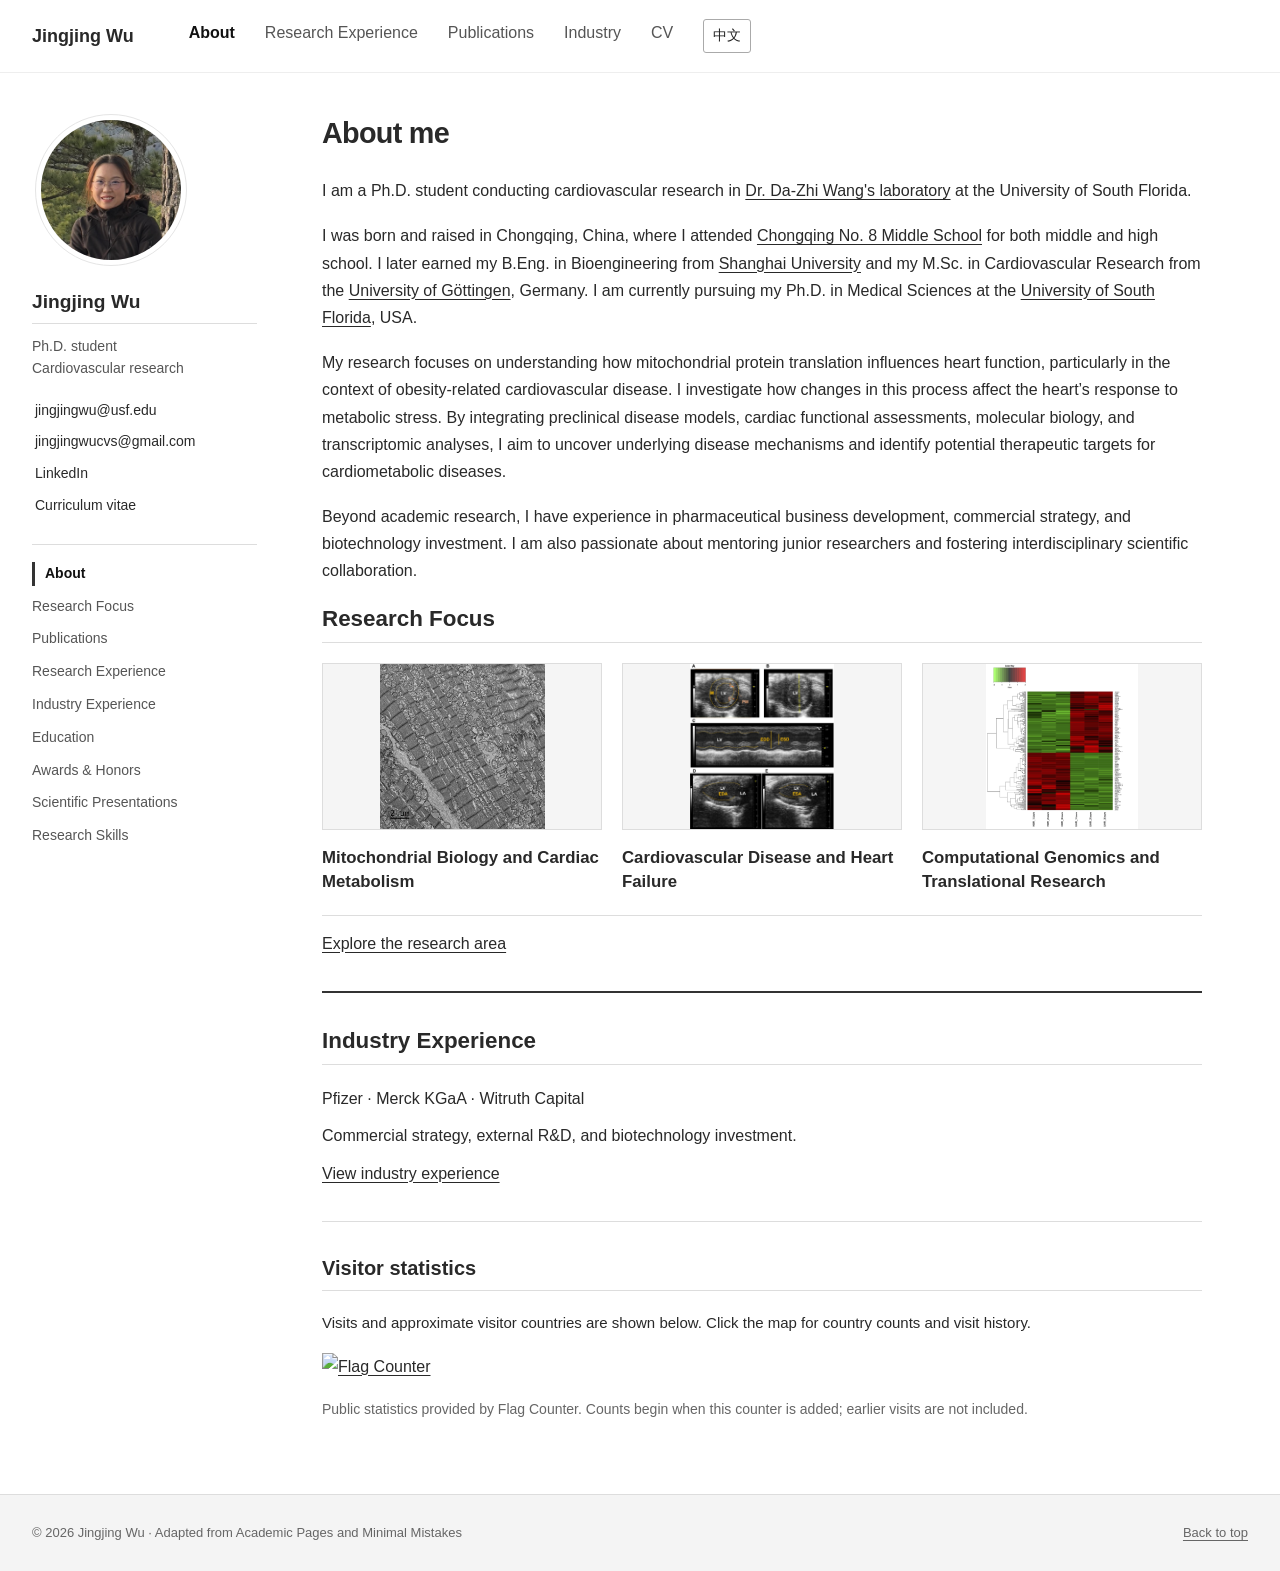
==== commit 1a755695: "Update About Me hometown, school, and education background" ====
--- a/index.html
+++ b/index.html
@@ -15,5 +15,5 @@
   <link rel="icon" type="image/svg+xml" href="./favicon.svg">
   <link rel="stylesheet" href="./style.css">
   <script type="application/ld+json">{"@context":"https://schema.org","@type":"Person","name":"Jingjing Wu","jobTitle":"Ph.D. Student in Medical Sciences","affiliation":{"@type":"CollegeOrUniversity","name":"University of South Florida"},"sameAs":["https://www.linkedin.com/in/jingjing-wu1998/"],"knowsAbout":["Cardiovascular science","Cardiometabolic disease","Bioengineering"]}</script>
-<script src="./translate.js?v=1a04c2e48cc5" defer></script></head>
-<body id="top"><a class="skip-link" href="#main">Skip to content</a><header class="masthead"><div class="masthead__inner-wrap"><a class="site-title" href="./index.html">Jingjing Wu</a><nav aria-label="Main navigation"><a href="./index.html" aria-current="page">About</a><a href="./experience.html">Research Experience</a><a href="./publications.html">Publications</a><a href="./industry.html">Industry</a><a href="./jingjing wu cv 9.13.2026.pdf" download="jingjing wu cv 9.13.2026.pdf">CV</a><button type="button" id="language-toggle" class="language-toggle" aria-label="切换到简体中文" title="切换到简体中文">中文</button></nav></div></header><div class="page-layout"><aside class="sidebar" aria-label="Author profile"><div class="author__avatar author__photo"><img src="./profile-photo.png" alt="Jingjing Wu" width="1920" decoding="async"></div><h2 class="author__name">Jingjing Wu</h2><p class="author__bio">Ph.D. student<br>Cardiovascular research</p><ul class="author__urls"><li><a href="mailto:jingjingwu@usf.edu">jingjingwu@usf.edu</a></li><li><a href="mailto:jingjingwucvs@gmail.com">jingjingwucvs@gmail.com</a></li><li><a href="https://www.linkedin.com/in/jingjing-wu1998/" target="_blank" rel="noopener noreferrer">LinkedIn</a></li><li><a href="./jingjing wu cv 9.13.2026.pdf" download="jingjing wu cv 9.13.2026.pdf">Curriculum vitae</a></li></ul><nav class="sidebar-nav" aria-label="Profile sections"><a href="./index.html" aria-current="page">About</a><a href="./research.html">Research Focus</a><a href="./publications.html">Publications</a><a href="./experience.html">Research Experience</a><a href="./industry.html">Industry Experience</a><a href="./education.html">Education</a><a href="./honors.html">Awards &amp; Honors</a><a href="./presentations.html">Scientific Presentations</a><a href="./skills.html">Research Skills</a></nav></aside><main id="main" class="page__content"><h1 class="page__title">About me</h1><div class="about-introduction"><p>I am a Ph.D. student conducting cardiovascular research in <a href="https://health.usf.edu/medicine/heart-institute/faculty/dazhiw" target="_blank" rel="noopener noreferrer">Dr. Da-Zhi Wang's laboratory</a> at the University of South Florida.</p><p class="education-background">I hold a B.Eng. in Bioengineering from <a href="https://en.shu.edu.cn/" target="_blank" rel="noopener noreferrer">Shanghai University</a> and an M.Sc. in Cardiovascular Research from the <a href="https://www.uni-goettingen.de/en/1.html" target="_blank" rel="noopener noreferrer">University of Göttingen</a>, Germany, and am currently pursuing a Ph.D. in Medical Science at the <a href="https://www.usf.edu/" target="_blank" rel="noopener noreferrer">University of South Florida</a>, USA.</p><p>My research focuses on understanding how mitochondrial protein translation influences heart function, particularly in the context of obesity-related cardiovascular disease. I investigate how changes in this process affect the heart’s response to metabolic stress. By integrating preclinical disease models, cardiac functional assessments, molecular biology, and transcriptomic analyses, I aim to uncover underlying disease mechanisms and identify potential therapeutic targets for cardiometabolic diseases.</p><p>Beyond academic research, I have experience in pharmaceutical business development, commercial strategy, and biotechnology investment. I am also passionate about mentoring junior researchers and fostering interdisciplinary scientific collaboration.</p></div><section class="home-themes"><h2>Research Focus</h2><div class="research-themes "><article class="research-theme"><figure><img src="./mitochondrial-tem.png" alt="Transmission electron micrograph showing cardiac tissue ultrastructure with mitochondria and a 2 micrometer scale bar." loading="lazy"></figure><div><h3>Mitochondrial Biology and Cardiac Metabolism</h3></div></article><article class="research-theme"><figure><img src="./cardiac-echocardiography.png" alt="Multi-panel echocardiography figure showing left ventricular images and functional measurement annotations." loading="lazy"></figure><div><h3>Cardiovascular Disease and Heart Failure</h3></div></article><article class="research-theme"><figure><img src="./transcriptomic-heatmap.png" alt="Clustered transcriptomic heatmap with gene labels, six sample columns, a dendrogram, and a green-to-red color key." loading="lazy"></figure><div><h3>Computational Genomics and Translational Research</h3></div></article></div><p class="research-overview-link"><a href="./research.html">Explore the research area</a></p></section><section class="industry-highlight"><h2>Industry Experience</h2><p>Pfizer · Merck KGaA · Witruth Capital</p><p>Commercial strategy, external R&amp;D, and biotechnology investment.</p><a href="./industry.html">View industry experience</a></section><section class="visitor-analytics" aria-labelledby="visitor-statistics-heading"><h2 id="visitor-statistics-heading">Visitor statistics</h2><p>Visits and approximate visitor countries are shown below. Click the map for country counts and visit history.</p><div class="visitor-map"><a href="https://info.flagcounter.com/2jG3"><img src="https://s05.flagcounter.com/map/2jG3/size_m/txt_000000/border_CCCCCC/pageviews_1/viewers_0/flags_0/" alt="Flag Counter" border="0"></a></div><p class="visitor-note">Public statistics provided by Flag Counter. Counts begin when this counter is added; earlier visits are not included.</p></section></main></div><footer class="page__footer"><div>© 2026 Jingjing Wu · Adapted from Academic Pages and Minimal Mistakes<span><a href="#top">Back to top</a></span></div></footer></body></html>
+<script src="./translate.js?v=be976440707c" defer></script></head>
+<body id="top"><a class="skip-link" href="#main">Skip to content</a><header class="masthead"><div class="masthead__inner-wrap"><a class="site-title" href="./index.html">Jingjing Wu</a><nav aria-label="Main navigation"><a href="./index.html" aria-current="page">About</a><a href="./experience.html">Research Experience</a><a href="./publications.html">Publications</a><a href="./industry.html">Industry</a><a href="./jingjing wu cv 9.13.2026.pdf" download="jingjing wu cv 9.13.2026.pdf">CV</a><button type="button" id="language-toggle" class="language-toggle" aria-label="切换到简体中文" title="切换到简体中文">中文</button></nav></div></header><div class="page-layout"><aside class="sidebar" aria-label="Author profile"><div class="author__avatar author__photo"><img src="./profile-photo.png" alt="Jingjing Wu" width="1920" decoding="async"></div><h2 class="author__name">Jingjing Wu</h2><p class="author__bio">Ph.D. student<br>Cardiovascular research</p><ul class="author__urls"><li><a href="mailto:jingjingwu@usf.edu">jingjingwu@usf.edu</a></li><li><a href="mailto:jingjingwucvs@gmail.com">jingjingwucvs@gmail.com</a></li><li><a href="https://www.linkedin.com/in/jingjing-wu1998/" target="_blank" rel="noopener noreferrer">LinkedIn</a></li><li><a href="./jingjing wu cv 9.13.2026.pdf" download="jingjing wu cv 9.13.2026.pdf">Curriculum vitae</a></li></ul><nav class="sidebar-nav" aria-label="Profile sections"><a href="./index.html" aria-current="page">About</a><a href="./research.html">Research Focus</a><a href="./publications.html">Publications</a><a href="./experience.html">Research Experience</a><a href="./industry.html">Industry Experience</a><a href="./education.html">Education</a><a href="./honors.html">Awards &amp; Honors</a><a href="./presentations.html">Scientific Presentations</a><a href="./skills.html">Research Skills</a></nav></aside><main id="main" class="page__content"><h1 class="page__title">About me</h1><div class="about-introduction"><p>I am a Ph.D. student conducting cardiovascular research in <a href="https://health.usf.edu/medicine/heart-institute/faculty/dazhiw" target="_blank" rel="noopener noreferrer">Dr. Da-Zhi Wang's laboratory</a> at the University of South Florida.</p><p class="education-background">I was born and raised in Chongqing, China, where I attended <a href="https://cqbz.cn/" target="_blank" rel="noopener noreferrer">Chongqing No. 8 Middle School</a> for both middle and high school. I later earned my B.Eng. in Bioengineering from <a href="https://en.shu.edu.cn/" target="_blank" rel="noopener noreferrer">Shanghai University</a> and my M.Sc. in Cardiovascular Research from the <a href="https://www.uni-goettingen.de/en/1.html" target="_blank" rel="noopener noreferrer">University of Göttingen</a>, Germany. I am currently pursuing my Ph.D. in Medical Sciences at the <a href="https://www.usf.edu/" target="_blank" rel="noopener noreferrer">University of South Florida</a>, USA.</p><p>My research focuses on understanding how mitochondrial protein translation influences heart function, particularly in the context of obesity-related cardiovascular disease. I investigate how changes in this process affect the heart’s response to metabolic stress. By integrating preclinical disease models, cardiac functional assessments, molecular biology, and transcriptomic analyses, I aim to uncover underlying disease mechanisms and identify potential therapeutic targets for cardiometabolic diseases.</p><p>Beyond academic research, I have experience in pharmaceutical business development, commercial strategy, and biotechnology investment. I am also passionate about mentoring junior researchers and fostering interdisciplinary scientific collaboration.</p></div><section class="home-themes"><h2>Research Focus</h2><div class="research-themes "><article class="research-theme"><figure><img src="./mitochondrial-tem.png" alt="Transmission electron micrograph showing cardiac tissue ultrastructure with mitochondria and a 2 micrometer scale bar." loading="lazy"></figure><div><h3>Mitochondrial Biology and Cardiac Metabolism</h3></div></article><article class="research-theme"><figure><img src="./cardiac-echocardiography.png" alt="Multi-panel echocardiography figure showing left ventricular images and functional measurement annotations." loading="lazy"></figure><div><h3>Cardiovascular Disease and Heart Failure</h3></div></article><article class="research-theme"><figure><img src="./transcriptomic-heatmap.png" alt="Clustered transcriptomic heatmap with gene labels, six sample columns, a dendrogram, and a green-to-red color key." loading="lazy"></figure><div><h3>Computational Genomics and Translational Research</h3></div></article></div><p class="research-overview-link"><a href="./research.html">Explore the research area</a></p></section><section class="industry-highlight"><h2>Industry Experience</h2><p>Pfizer · Merck KGaA · Witruth Capital</p><p>Commercial strategy, external R&amp;D, and biotechnology investment.</p><a href="./industry.html">View industry experience</a></section><section class="visitor-analytics" aria-labelledby="visitor-statistics-heading"><h2 id="visitor-statistics-heading">Visitor statistics</h2><p>Visits and approximate visitor countries are shown below. Click the map for country counts and visit history.</p><div class="visitor-map"><a href="https://info.flagcounter.com/2jG3"><img src="https://s05.flagcounter.com/map/2jG3/size_m/txt_000000/border_CCCCCC/pageviews_1/viewers_0/flags_0/" alt="Flag Counter" border="0"></a></div><p class="visitor-note">Public statistics provided by Flag Counter. Counts begin when this counter is added; earlier visits are not included.</p></section></main></div><footer class="page__footer"><div>© 2026 Jingjing Wu · Adapted from Academic Pages and Minimal Mistakes<span><a href="#top">Back to top</a></span></div></footer></body></html>
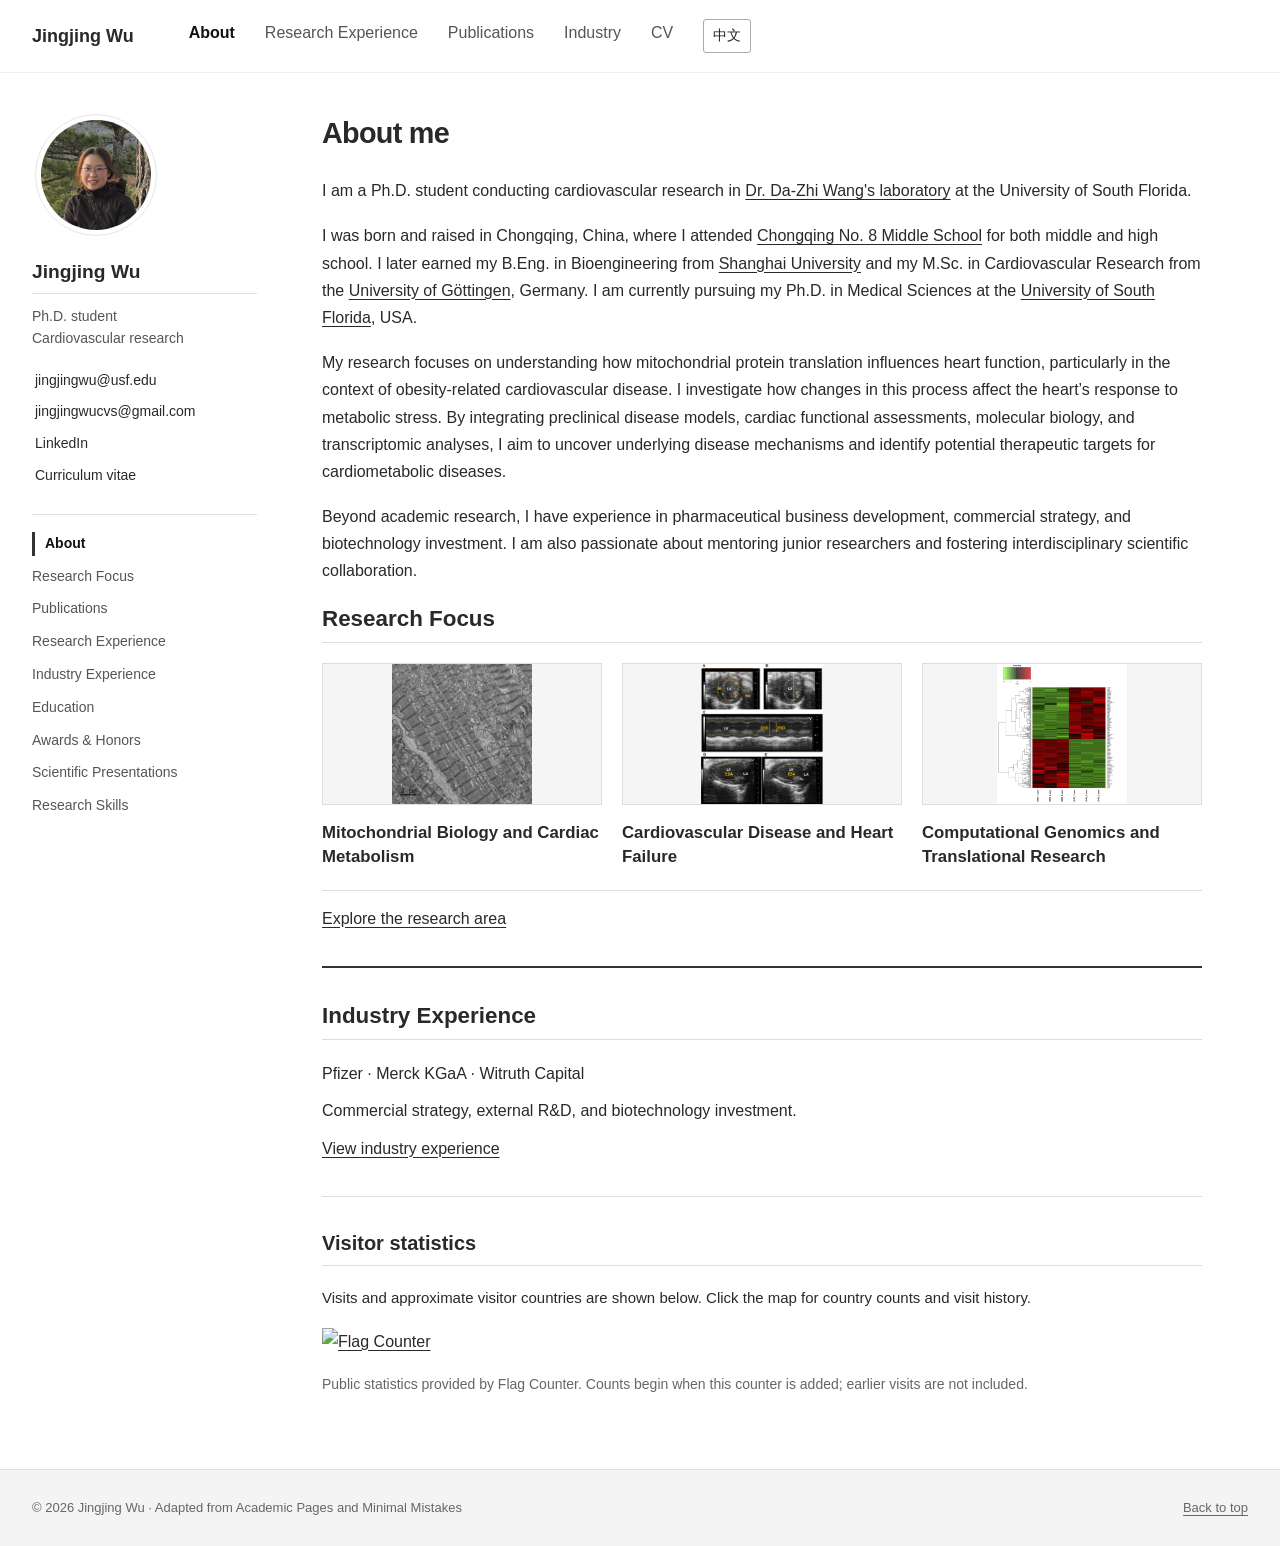
==== commit 18520ef6: "Use new BCVS photo and make photos compact" ====
--- a/index.html
+++ b/index.html
@@ -13,7 +13,7 @@
   <meta property="og:url" content="https://jingjingwu1998.github.io/">
   <link rel="canonical" href="https://jingjingwu1998.github.io/">
   <link rel="icon" type="image/svg+xml" href="./favicon.svg">
-  <link rel="stylesheet" href="./style.css">
+  <link rel="stylesheet" href="./style.css?v=cfa44c030224">
   <script type="application/ld+json">{"@context":"https://schema.org","@type":"Person","name":"Jingjing Wu","jobTitle":"Ph.D. Student in Medical Sciences","affiliation":{"@type":"CollegeOrUniversity","name":"University of South Florida"},"sameAs":["https://www.linkedin.com/in/jingjing-wu1998/"],"knowsAbout":["Cardiovascular science","Cardiometabolic disease","Bioengineering"]}</script>
 <script src="./translate.js?v=be976440707c" defer></script></head>
 <body id="top"><a class="skip-link" href="#main">Skip to content</a><header class="masthead"><div class="masthead__inner-wrap"><a class="site-title" href="./index.html">Jingjing Wu</a><nav aria-label="Main navigation"><a href="./index.html" aria-current="page">About</a><a href="./experience.html">Research Experience</a><a href="./publications.html">Publications</a><a href="./industry.html">Industry</a><a href="./jingjing wu cv 9.13.2026.pdf" download="jingjing wu cv 9.13.2026.pdf">CV</a><button type="button" id="language-toggle" class="language-toggle" aria-label="切换到简体中文" title="切换到简体中文">中文</button></nav></div></header><div class="page-layout"><aside class="sidebar" aria-label="Author profile"><div class="author__avatar author__photo"><img src="./profile-photo.png" alt="Jingjing Wu" width="1920" decoding="async"></div><h2 class="author__name">Jingjing Wu</h2><p class="author__bio">Ph.D. student<br>Cardiovascular research</p><ul class="author__urls"><li><a href="mailto:jingjingwu@usf.edu">jingjingwu@usf.edu</a></li><li><a href="mailto:jingjingwucvs@gmail.com">jingjingwucvs@gmail.com</a></li><li><a href="https://www.linkedin.com/in/jingjing-wu1998/" target="_blank" rel="noopener noreferrer">LinkedIn</a></li><li><a href="./jingjing wu cv 9.13.2026.pdf" download="jingjing wu cv 9.13.2026.pdf">Curriculum vitae</a></li></ul><nav class="sidebar-nav" aria-label="Profile sections"><a href="./index.html" aria-current="page">About</a><a href="./research.html">Research Focus</a><a href="./publications.html">Publications</a><a href="./experience.html">Research Experience</a><a href="./industry.html">Industry Experience</a><a href="./education.html">Education</a><a href="./honors.html">Awards &amp; Honors</a><a href="./presentations.html">Scientific Presentations</a><a href="./skills.html">Research Skills</a></nav></aside><main id="main" class="page__content"><h1 class="page__title">About me</h1><div class="about-introduction"><p>I am a Ph.D. student conducting cardiovascular research in <a href="https://health.usf.edu/medicine/heart-institute/faculty/dazhiw" target="_blank" rel="noopener noreferrer">Dr. Da-Zhi Wang's laboratory</a> at the University of South Florida.</p><p class="education-background">I was born and raised in Chongqing, China, where I attended <a href="https://cqbz.cn/" target="_blank" rel="noopener noreferrer">Chongqing No. 8 Middle School</a> for both middle and high school. I later earned my B.Eng. in Bioengineering from <a href="https://en.shu.edu.cn/" target="_blank" rel="noopener noreferrer">Shanghai University</a> and my M.Sc. in Cardiovascular Research from the <a href="https://www.uni-goettingen.de/en/1.html" target="_blank" rel="noopener noreferrer">University of Göttingen</a>, Germany. I am currently pursuing my Ph.D. in Medical Sciences at the <a href="https://www.usf.edu/" target="_blank" rel="noopener noreferrer">University of South Florida</a>, USA.</p><p>My research focuses on understanding how mitochondrial protein translation influences heart function, particularly in the context of obesity-related cardiovascular disease. I investigate how changes in this process affect the heart’s response to metabolic stress. By integrating preclinical disease models, cardiac functional assessments, molecular biology, and transcriptomic analyses, I aim to uncover underlying disease mechanisms and identify potential therapeutic targets for cardiometabolic diseases.</p><p>Beyond academic research, I have experience in pharmaceutical business development, commercial strategy, and biotechnology investment. I am also passionate about mentoring junior researchers and fostering interdisciplinary scientific collaboration.</p></div><section class="home-themes"><h2>Research Focus</h2><div class="research-themes "><article class="research-theme"><figure><img src="./mitochondrial-tem.png" alt="Transmission electron micrograph showing cardiac tissue ultrastructure with mitochondria and a 2 micrometer scale bar." loading="lazy"></figure><div><h3>Mitochondrial Biology and Cardiac Metabolism</h3></div></article><article class="research-theme"><figure><img src="./cardiac-echocardiography.png" alt="Multi-panel echocardiography figure showing left ventricular images and functional measurement annotations." loading="lazy"></figure><div><h3>Cardiovascular Disease and Heart Failure</h3></div></article><article class="research-theme"><figure><img src="./transcriptomic-heatmap.png" alt="Clustered transcriptomic heatmap with gene labels, six sample columns, a dendrogram, and a green-to-red color key." loading="lazy"></figure><div><h3>Computational Genomics and Translational Research</h3></div></article></div><p class="research-overview-link"><a href="./research.html">Explore the research area</a></p></section><section class="industry-highlight"><h2>Industry Experience</h2><p>Pfizer · Merck KGaA · Witruth Capital</p><p>Commercial strategy, external R&amp;D, and biotechnology investment.</p><a href="./industry.html">View industry experience</a></section><section class="visitor-analytics" aria-labelledby="visitor-statistics-heading"><h2 id="visitor-statistics-heading">Visitor statistics</h2><p>Visits and approximate visitor countries are shown below. Click the map for country counts and visit history.</p><div class="visitor-map"><a href="https://info.flagcounter.com/2jG3"><img src="https://s05.flagcounter.com/map/2jG3/size_m/txt_000000/border_CCCCCC/pageviews_1/viewers_0/flags_0/" alt="Flag Counter" border="0"></a></div><p class="visitor-note">Public statistics provided by Flag Counter. Counts begin when this counter is added; earlier visits are not included.</p></section></main></div><footer class="page__footer"><div>© 2026 Jingjing Wu · Adapted from Academic Pages and Minimal Mistakes<span><a href="#top">Back to top</a></span></div></footer></body></html>
--- a/style.css
+++ b/style.css
@@ -16,3 +16,13 @@
 .language-toggle{font:inherit;font-size:.875rem;color:#222;background:#fff;border:1px solid #aaa;border-radius:3px;padding:4px 9px;cursor:pointer;white-space:nowrap}.language-toggle:hover{background:#eee}.language-toggle:focus-visible{outline:2px solid #222;outline-offset:3px}.masthead nav{flex-wrap:wrap}html[lang="zh-Hans"] body{font-family:Arial,"Microsoft YaHei","PingFang SC",sans-serif}
 
 .visitor-analytics{margin-top:34px;padding-top:22px;border-top:1px solid #ddd}.visitor-analytics h2{font-size:1.25rem;margin-top:0}.visitor-analytics p{font-size:.9375rem;line-height:1.6}.visitor-map{max-width:100%;margin:18px 0}.visitor-map a{display:inline-block;max-width:100%}.visitor-map img{display:block;max-width:100%;height:auto}.visitor-note{color:#666;font-size:.875rem!important}@media print{.visitor-analytics{display:none}}
+
+.presentation-photo{margin:18px 0 28px;max-width:680px;width:fit-content}.presentation-photo img{display:block;width:auto;height:auto;max-width:100%;max-height:560px;border:1px solid #ddd}.presentation-photo figcaption{margin-top:9px;font-size:.875rem;line-height:1.5;color:#555}@media(max-width:650px){.presentation-photo img{max-height:none}}
+
+/* Explicit photo widths avoid intrinsic fit-content sizing differences. */
+.presentation-photo{width:100%;max-width:680px;margin:18px 0 28px}.presentation-photo img{display:block;width:100%;height:auto;max-width:100%;max-height:none;box-sizing:border-box}.presentation-photo--portrait{max-width:420px}.presentation-photo--square{max-width:560px}.presentation-photo--square img{width:100%;height:auto;aspect-ratio:1 / 1;object-fit:cover;object-position:center bottom}
+
+.award-photo-frame{position:relative;width:100%;aspect-ratio:1 / 1;overflow:hidden;border:1px solid #ddd;box-sizing:border-box}.award-photo-frame img{position:absolute;left:50%;bottom:0;transform:translateX(-50%);display:block;width:auto;height:150%;max-width:none;max-height:none;aspect-ratio:auto;object-fit:contain;border:0}
+
+/* Keep photographs supplementary to the written content. */
+.presentation-photo{max-width:280px;margin:12px 0 20px}.presentation-photo--portrait{max-width:200px}.presentation-photo--square{max-width:240px}.author__photo{width:120px;height:120px}.research-theme img,.research-themes-full img{height:140px}@media(max-width:650px){.author__photo{width:96px;height:96px}.research-theme img,.research-themes-full img{height:140px}}
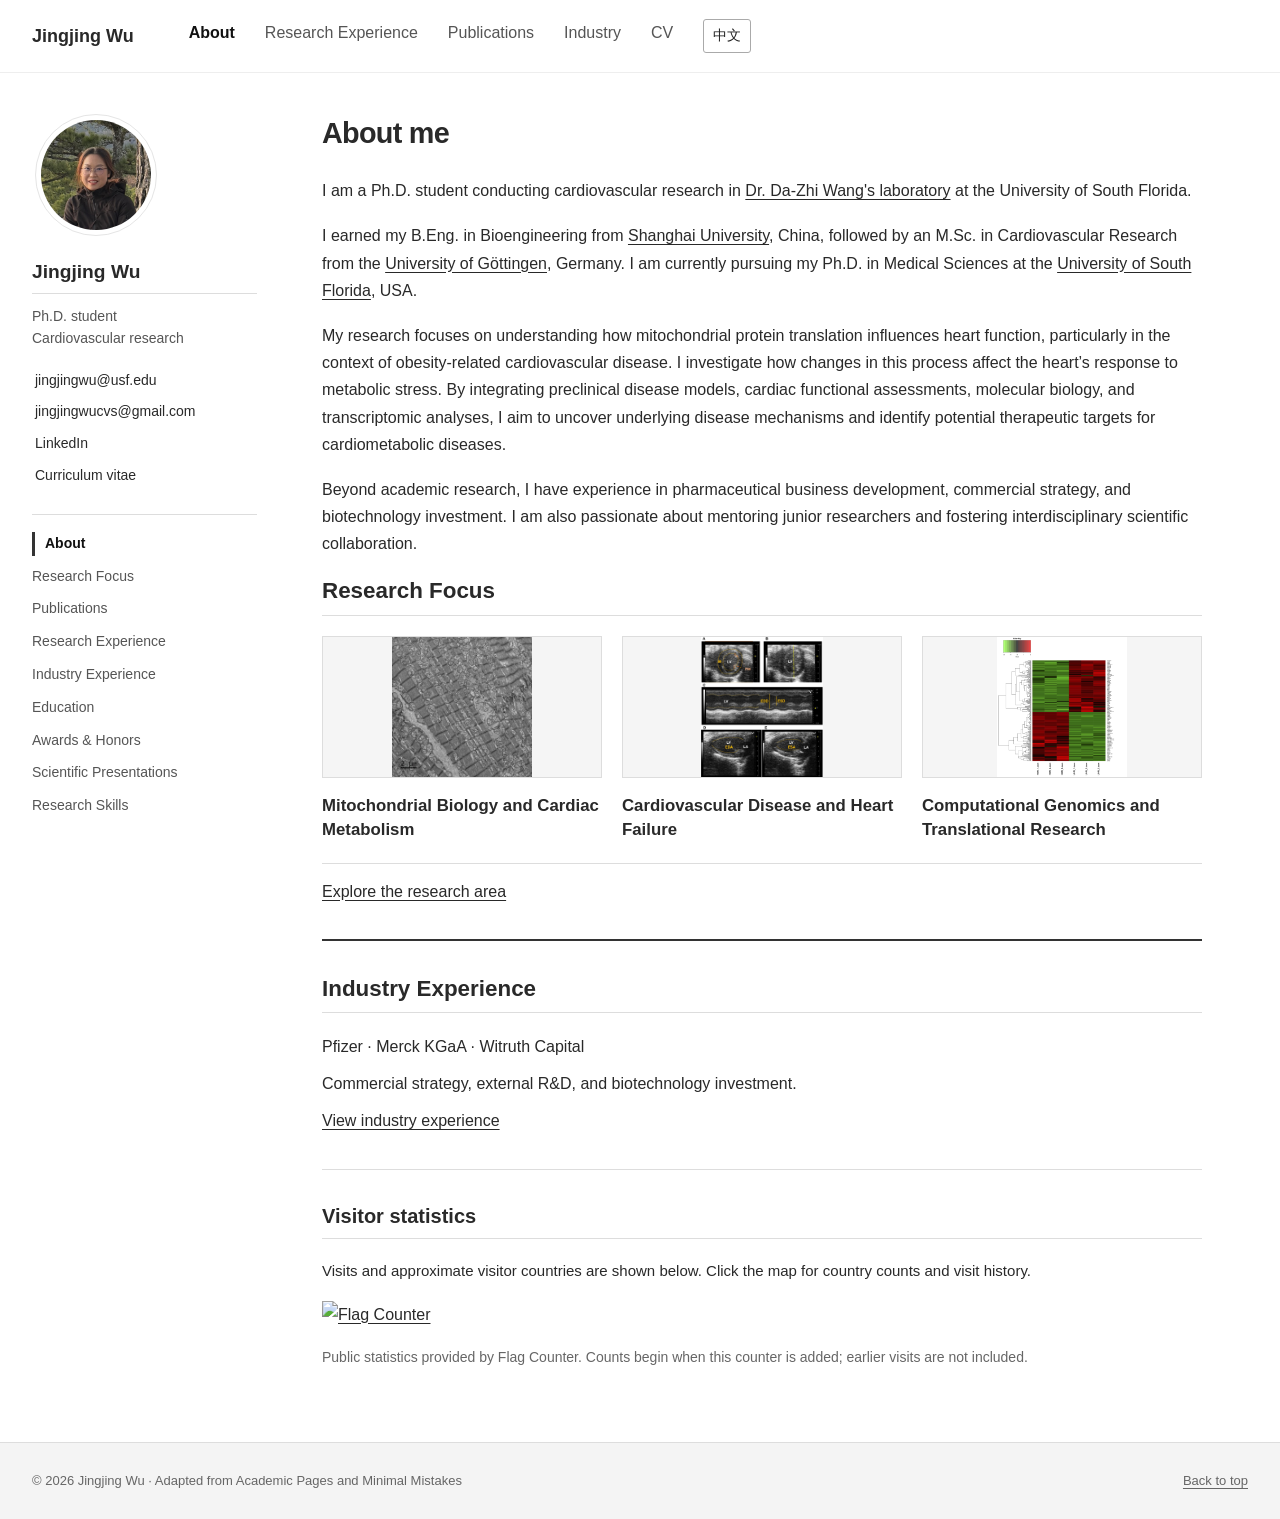
==== commit 6fa6cf45: "Revise About Me education background" ====
--- a/index.html
+++ b/index.html
@@ -15,5 +15,5 @@
   <link rel="icon" type="image/svg+xml" href="./favicon.svg">
   <link rel="stylesheet" href="./style.css?v=cfa44c030224">
   <script type="application/ld+json">{"@context":"https://schema.org","@type":"Person","name":"Jingjing Wu","jobTitle":"Ph.D. Student in Medical Sciences","affiliation":{"@type":"CollegeOrUniversity","name":"University of South Florida"},"sameAs":["https://www.linkedin.com/in/jingjing-wu1998/"],"knowsAbout":["Cardiovascular science","Cardiometabolic disease","Bioengineering"]}</script>
-<script src="./translate.js?v=be976440707c" defer></script></head>
-<body id="top"><a class="skip-link" href="#main">Skip to content</a><header class="masthead"><div class="masthead__inner-wrap"><a class="site-title" href="./index.html">Jingjing Wu</a><nav aria-label="Main navigation"><a href="./index.html" aria-current="page">About</a><a href="./experience.html">Research Experience</a><a href="./publications.html">Publications</a><a href="./industry.html">Industry</a><a href="./jingjing wu cv 9.13.2026.pdf" download="jingjing wu cv 9.13.2026.pdf">CV</a><button type="button" id="language-toggle" class="language-toggle" aria-label="切换到简体中文" title="切换到简体中文">中文</button></nav></div></header><div class="page-layout"><aside class="sidebar" aria-label="Author profile"><div class="author__avatar author__photo"><img src="./profile-photo.png" alt="Jingjing Wu" width="1920" decoding="async"></div><h2 class="author__name">Jingjing Wu</h2><p class="author__bio">Ph.D. student<br>Cardiovascular research</p><ul class="author__urls"><li><a href="mailto:jingjingwu@usf.edu">jingjingwu@usf.edu</a></li><li><a href="mailto:jingjingwucvs@gmail.com">jingjingwucvs@gmail.com</a></li><li><a href="https://www.linkedin.com/in/jingjing-wu1998/" target="_blank" rel="noopener noreferrer">LinkedIn</a></li><li><a href="./jingjing wu cv 9.13.2026.pdf" download="jingjing wu cv 9.13.2026.pdf">Curriculum vitae</a></li></ul><nav class="sidebar-nav" aria-label="Profile sections"><a href="./index.html" aria-current="page">About</a><a href="./research.html">Research Focus</a><a href="./publications.html">Publications</a><a href="./experience.html">Research Experience</a><a href="./industry.html">Industry Experience</a><a href="./education.html">Education</a><a href="./honors.html">Awards &amp; Honors</a><a href="./presentations.html">Scientific Presentations</a><a href="./skills.html">Research Skills</a></nav></aside><main id="main" class="page__content"><h1 class="page__title">About me</h1><div class="about-introduction"><p>I am a Ph.D. student conducting cardiovascular research in <a href="https://health.usf.edu/medicine/heart-institute/faculty/dazhiw" target="_blank" rel="noopener noreferrer">Dr. Da-Zhi Wang's laboratory</a> at the University of South Florida.</p><p class="education-background">I was born and raised in Chongqing, China, where I attended <a href="https://cqbz.cn/" target="_blank" rel="noopener noreferrer">Chongqing No. 8 Middle School</a> for both middle and high school. I later earned my B.Eng. in Bioengineering from <a href="https://en.shu.edu.cn/" target="_blank" rel="noopener noreferrer">Shanghai University</a> and my M.Sc. in Cardiovascular Research from the <a href="https://www.uni-goettingen.de/en/1.html" target="_blank" rel="noopener noreferrer">University of Göttingen</a>, Germany. I am currently pursuing my Ph.D. in Medical Sciences at the <a href="https://www.usf.edu/" target="_blank" rel="noopener noreferrer">University of South Florida</a>, USA.</p><p>My research focuses on understanding how mitochondrial protein translation influences heart function, particularly in the context of obesity-related cardiovascular disease. I investigate how changes in this process affect the heart’s response to metabolic stress. By integrating preclinical disease models, cardiac functional assessments, molecular biology, and transcriptomic analyses, I aim to uncover underlying disease mechanisms and identify potential therapeutic targets for cardiometabolic diseases.</p><p>Beyond academic research, I have experience in pharmaceutical business development, commercial strategy, and biotechnology investment. I am also passionate about mentoring junior researchers and fostering interdisciplinary scientific collaboration.</p></div><section class="home-themes"><h2>Research Focus</h2><div class="research-themes "><article class="research-theme"><figure><img src="./mitochondrial-tem.png" alt="Transmission electron micrograph showing cardiac tissue ultrastructure with mitochondria and a 2 micrometer scale bar." loading="lazy"></figure><div><h3>Mitochondrial Biology and Cardiac Metabolism</h3></div></article><article class="research-theme"><figure><img src="./cardiac-echocardiography.png" alt="Multi-panel echocardiography figure showing left ventricular images and functional measurement annotations." loading="lazy"></figure><div><h3>Cardiovascular Disease and Heart Failure</h3></div></article><article class="research-theme"><figure><img src="./transcriptomic-heatmap.png" alt="Clustered transcriptomic heatmap with gene labels, six sample columns, a dendrogram, and a green-to-red color key." loading="lazy"></figure><div><h3>Computational Genomics and Translational Research</h3></div></article></div><p class="research-overview-link"><a href="./research.html">Explore the research area</a></p></section><section class="industry-highlight"><h2>Industry Experience</h2><p>Pfizer · Merck KGaA · Witruth Capital</p><p>Commercial strategy, external R&amp;D, and biotechnology investment.</p><a href="./industry.html">View industry experience</a></section><section class="visitor-analytics" aria-labelledby="visitor-statistics-heading"><h2 id="visitor-statistics-heading">Visitor statistics</h2><p>Visits and approximate visitor countries are shown below. Click the map for country counts and visit history.</p><div class="visitor-map"><a href="https://info.flagcounter.com/2jG3"><img src="https://s05.flagcounter.com/map/2jG3/size_m/txt_000000/border_CCCCCC/pageviews_1/viewers_0/flags_0/" alt="Flag Counter" border="0"></a></div><p class="visitor-note">Public statistics provided by Flag Counter. Counts begin when this counter is added; earlier visits are not included.</p></section></main></div><footer class="page__footer"><div>© 2026 Jingjing Wu · Adapted from Academic Pages and Minimal Mistakes<span><a href="#top">Back to top</a></span></div></footer></body></html>
+<script src="./translate.js?v=c7b1660ef9a1" defer></script></head>
+<body id="top"><a class="skip-link" href="#main">Skip to content</a><header class="masthead"><div class="masthead__inner-wrap"><a class="site-title" href="./index.html">Jingjing Wu</a><nav aria-label="Main navigation"><a href="./index.html" aria-current="page">About</a><a href="./experience.html">Research Experience</a><a href="./publications.html">Publications</a><a href="./industry.html">Industry</a><a href="./jingjing wu cv 9.13.2026.pdf" download="jingjing wu cv 9.13.2026.pdf">CV</a><button type="button" id="language-toggle" class="language-toggle" aria-label="切换到简体中文" title="切换到简体中文">中文</button></nav></div></header><div class="page-layout"><aside class="sidebar" aria-label="Author profile"><div class="author__avatar author__photo"><img src="./profile-photo.png" alt="Jingjing Wu" width="1920" decoding="async"></div><h2 class="author__name">Jingjing Wu</h2><p class="author__bio">Ph.D. student<br>Cardiovascular research</p><ul class="author__urls"><li><a href="mailto:jingjingwu@usf.edu">jingjingwu@usf.edu</a></li><li><a href="mailto:jingjingwucvs@gmail.com">jingjingwucvs@gmail.com</a></li><li><a href="https://www.linkedin.com/in/jingjing-wu1998/" target="_blank" rel="noopener noreferrer">LinkedIn</a></li><li><a href="./jingjing wu cv 9.13.2026.pdf" download="jingjing wu cv 9.13.2026.pdf">Curriculum vitae</a></li></ul><nav class="sidebar-nav" aria-label="Profile sections"><a href="./index.html" aria-current="page">About</a><a href="./research.html">Research Focus</a><a href="./publications.html">Publications</a><a href="./experience.html">Research Experience</a><a href="./industry.html">Industry Experience</a><a href="./education.html">Education</a><a href="./honors.html">Awards &amp; Honors</a><a href="./presentations.html">Scientific Presentations</a><a href="./skills.html">Research Skills</a></nav></aside><main id="main" class="page__content"><h1 class="page__title">About me</h1><div class="about-introduction"><p>I am a Ph.D. student conducting cardiovascular research in <a href="https://health.usf.edu/medicine/heart-institute/faculty/dazhiw" target="_blank" rel="noopener noreferrer">Dr. Da-Zhi Wang's laboratory</a> at the University of South Florida.</p><p class="education-background">I earned my B.Eng. in Bioengineering from <a href="https://en.shu.edu.cn/" target="_blank" rel="noopener noreferrer">Shanghai University</a>, China, followed by an M.Sc. in Cardiovascular Research from the <a href="https://www.uni-goettingen.de/en/1.html" target="_blank" rel="noopener noreferrer">University of Göttingen</a>, Germany. I am currently pursuing my Ph.D. in Medical Sciences at the <a href="https://www.usf.edu/" target="_blank" rel="noopener noreferrer">University of South Florida</a>, USA.</p><p>My research focuses on understanding how mitochondrial protein translation influences heart function, particularly in the context of obesity-related cardiovascular disease. I investigate how changes in this process affect the heart’s response to metabolic stress. By integrating preclinical disease models, cardiac functional assessments, molecular biology, and transcriptomic analyses, I aim to uncover underlying disease mechanisms and identify potential therapeutic targets for cardiometabolic diseases.</p><p>Beyond academic research, I have experience in pharmaceutical business development, commercial strategy, and biotechnology investment. I am also passionate about mentoring junior researchers and fostering interdisciplinary scientific collaboration.</p></div><section class="home-themes"><h2>Research Focus</h2><div class="research-themes "><article class="research-theme"><figure><img src="./mitochondrial-tem.png" alt="Transmission electron micrograph showing cardiac tissue ultrastructure with mitochondria and a 2 micrometer scale bar." loading="lazy"></figure><div><h3>Mitochondrial Biology and Cardiac Metabolism</h3></div></article><article class="research-theme"><figure><img src="./cardiac-echocardiography.png" alt="Multi-panel echocardiography figure showing left ventricular images and functional measurement annotations." loading="lazy"></figure><div><h3>Cardiovascular Disease and Heart Failure</h3></div></article><article class="research-theme"><figure><img src="./transcriptomic-heatmap.png" alt="Clustered transcriptomic heatmap with gene labels, six sample columns, a dendrogram, and a green-to-red color key." loading="lazy"></figure><div><h3>Computational Genomics and Translational Research</h3></div></article></div><p class="research-overview-link"><a href="./research.html">Explore the research area</a></p></section><section class="industry-highlight"><h2>Industry Experience</h2><p>Pfizer · Merck KGaA · Witruth Capital</p><p>Commercial strategy, external R&amp;D, and biotechnology investment.</p><a href="./industry.html">View industry experience</a></section><section class="visitor-analytics" aria-labelledby="visitor-statistics-heading"><h2 id="visitor-statistics-heading">Visitor statistics</h2><p>Visits and approximate visitor countries are shown below. Click the map for country counts and visit history.</p><div class="visitor-map"><a href="https://info.flagcounter.com/2jG3"><img src="https://s05.flagcounter.com/map/2jG3/size_m/txt_000000/border_CCCCCC/pageviews_1/viewers_0/flags_0/" alt="Flag Counter" border="0"></a></div><p class="visitor-note">Public statistics provided by Flag Counter. Counts begin when this counter is added; earlier visits are not included.</p></section></main></div><footer class="page__footer"><div>© 2026 Jingjing Wu · Adapted from Academic Pages and Minimal Mistakes<span><a href="#top">Back to top</a></span></div></footer></body></html>
